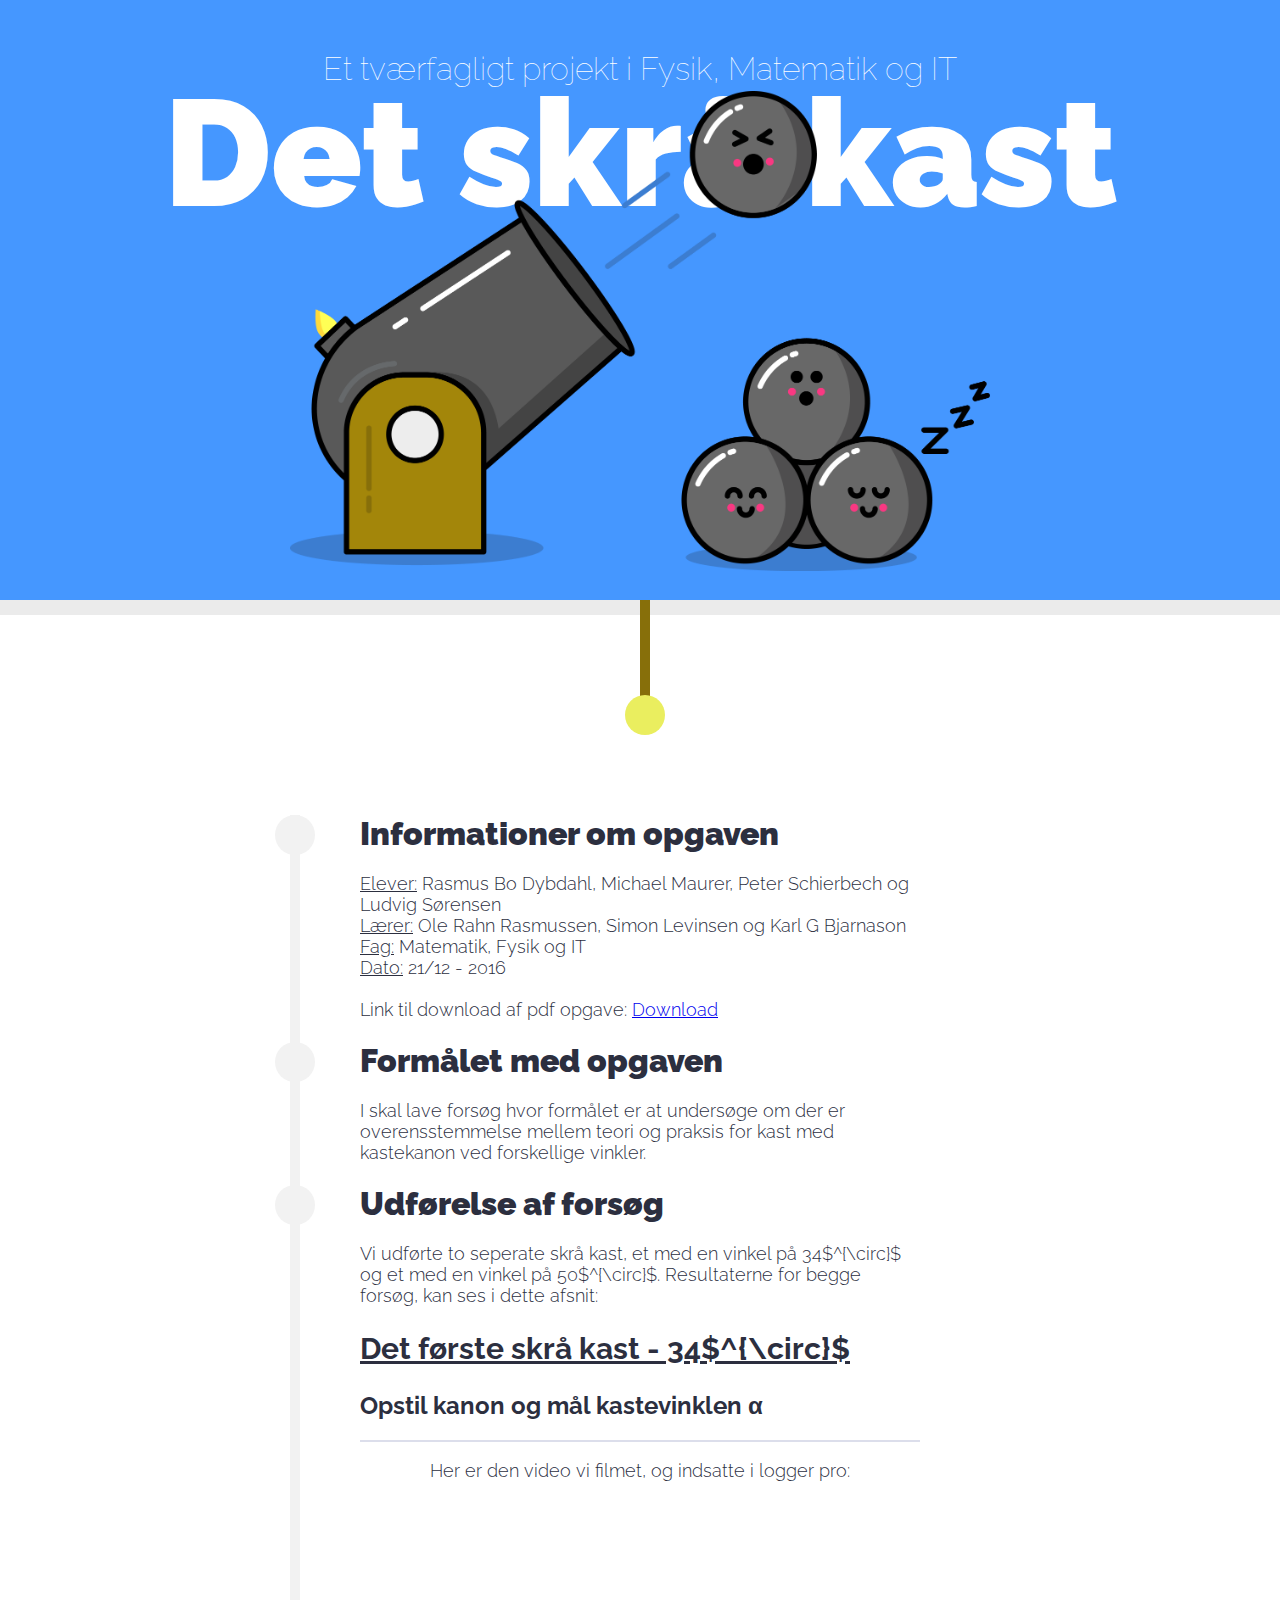
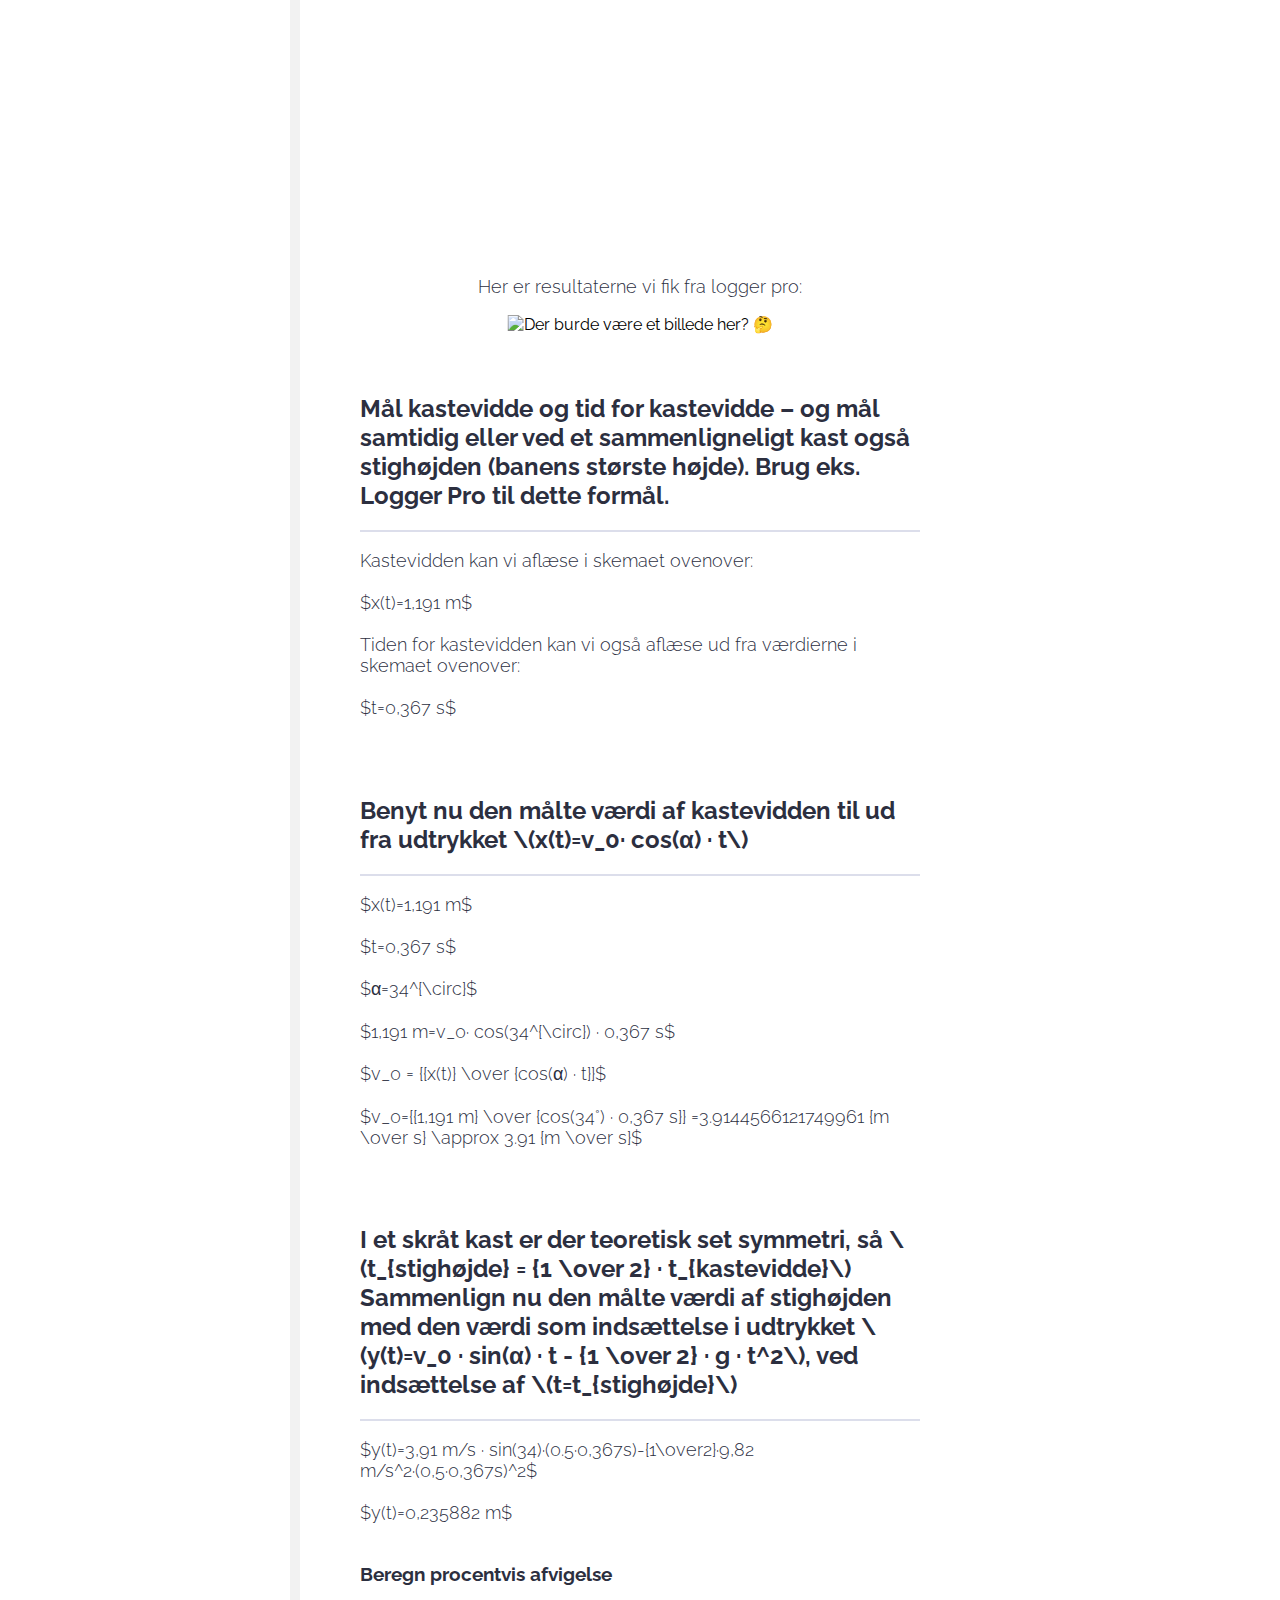
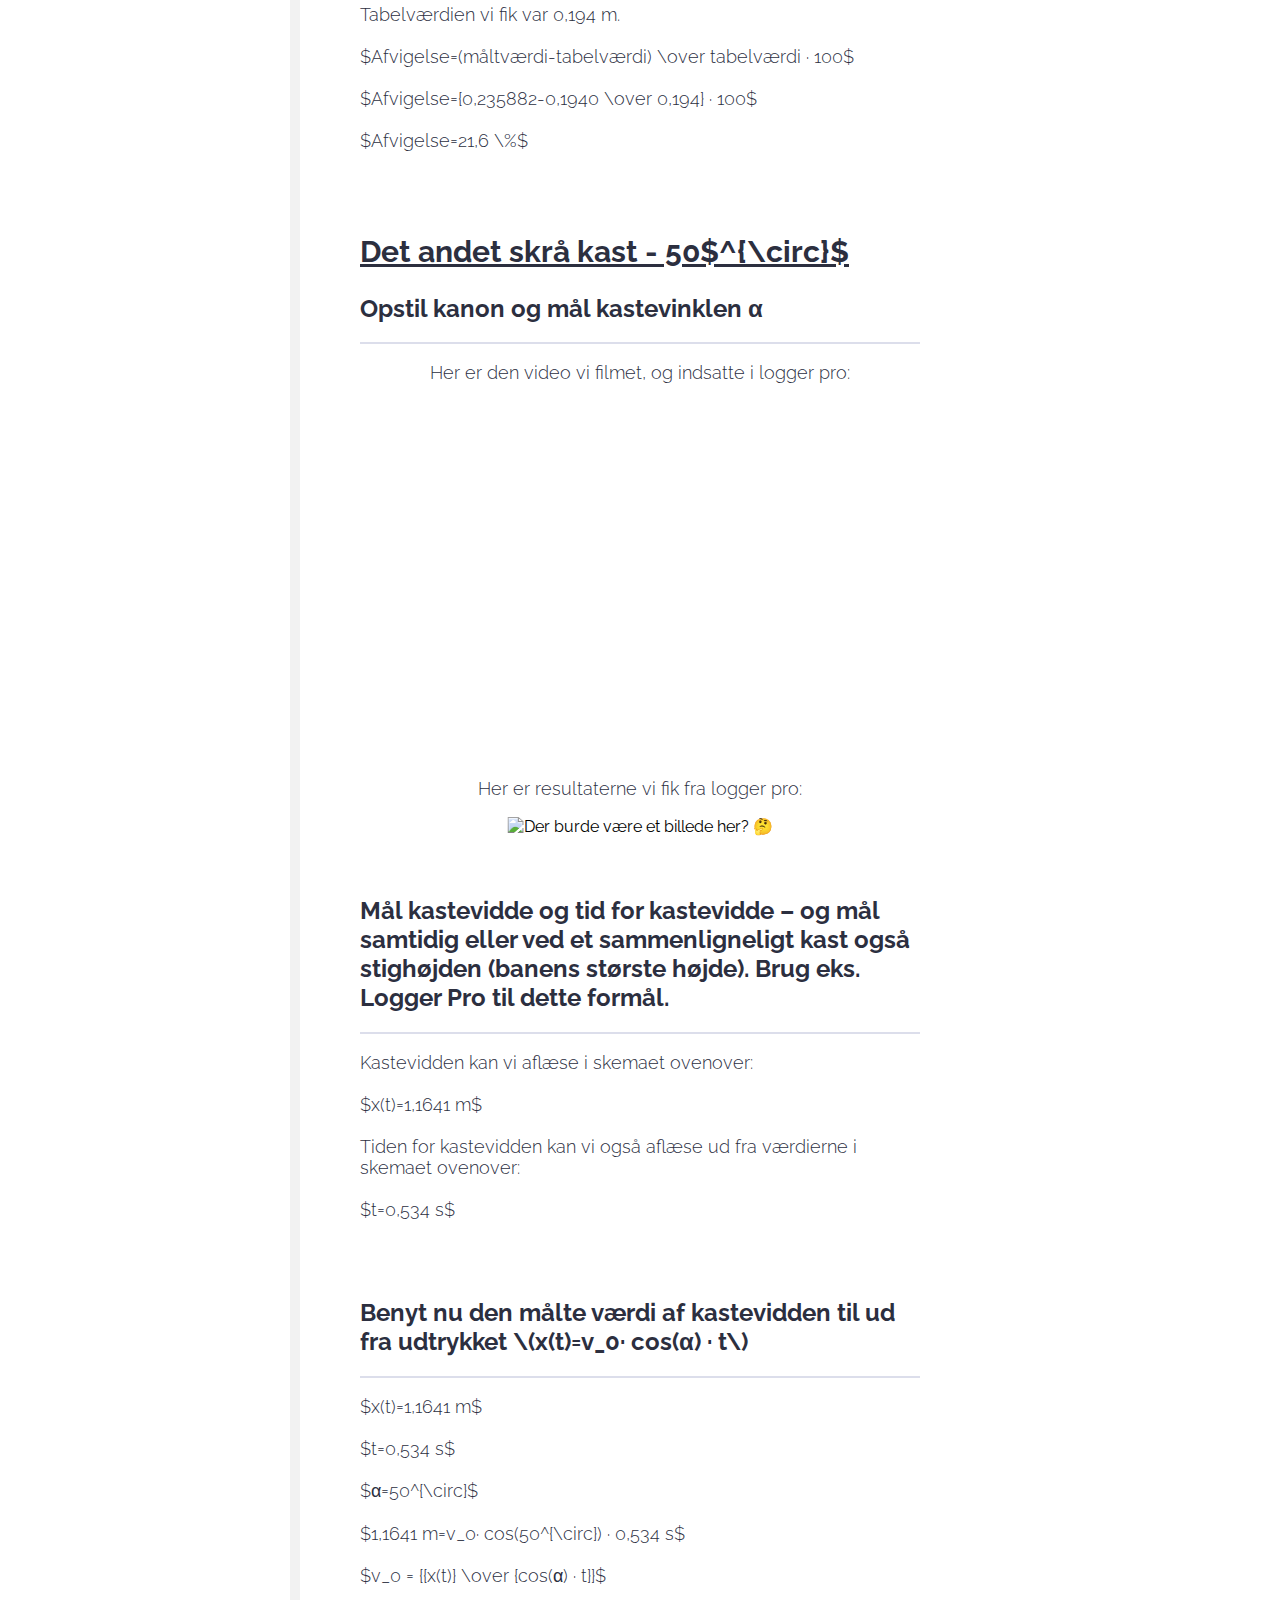
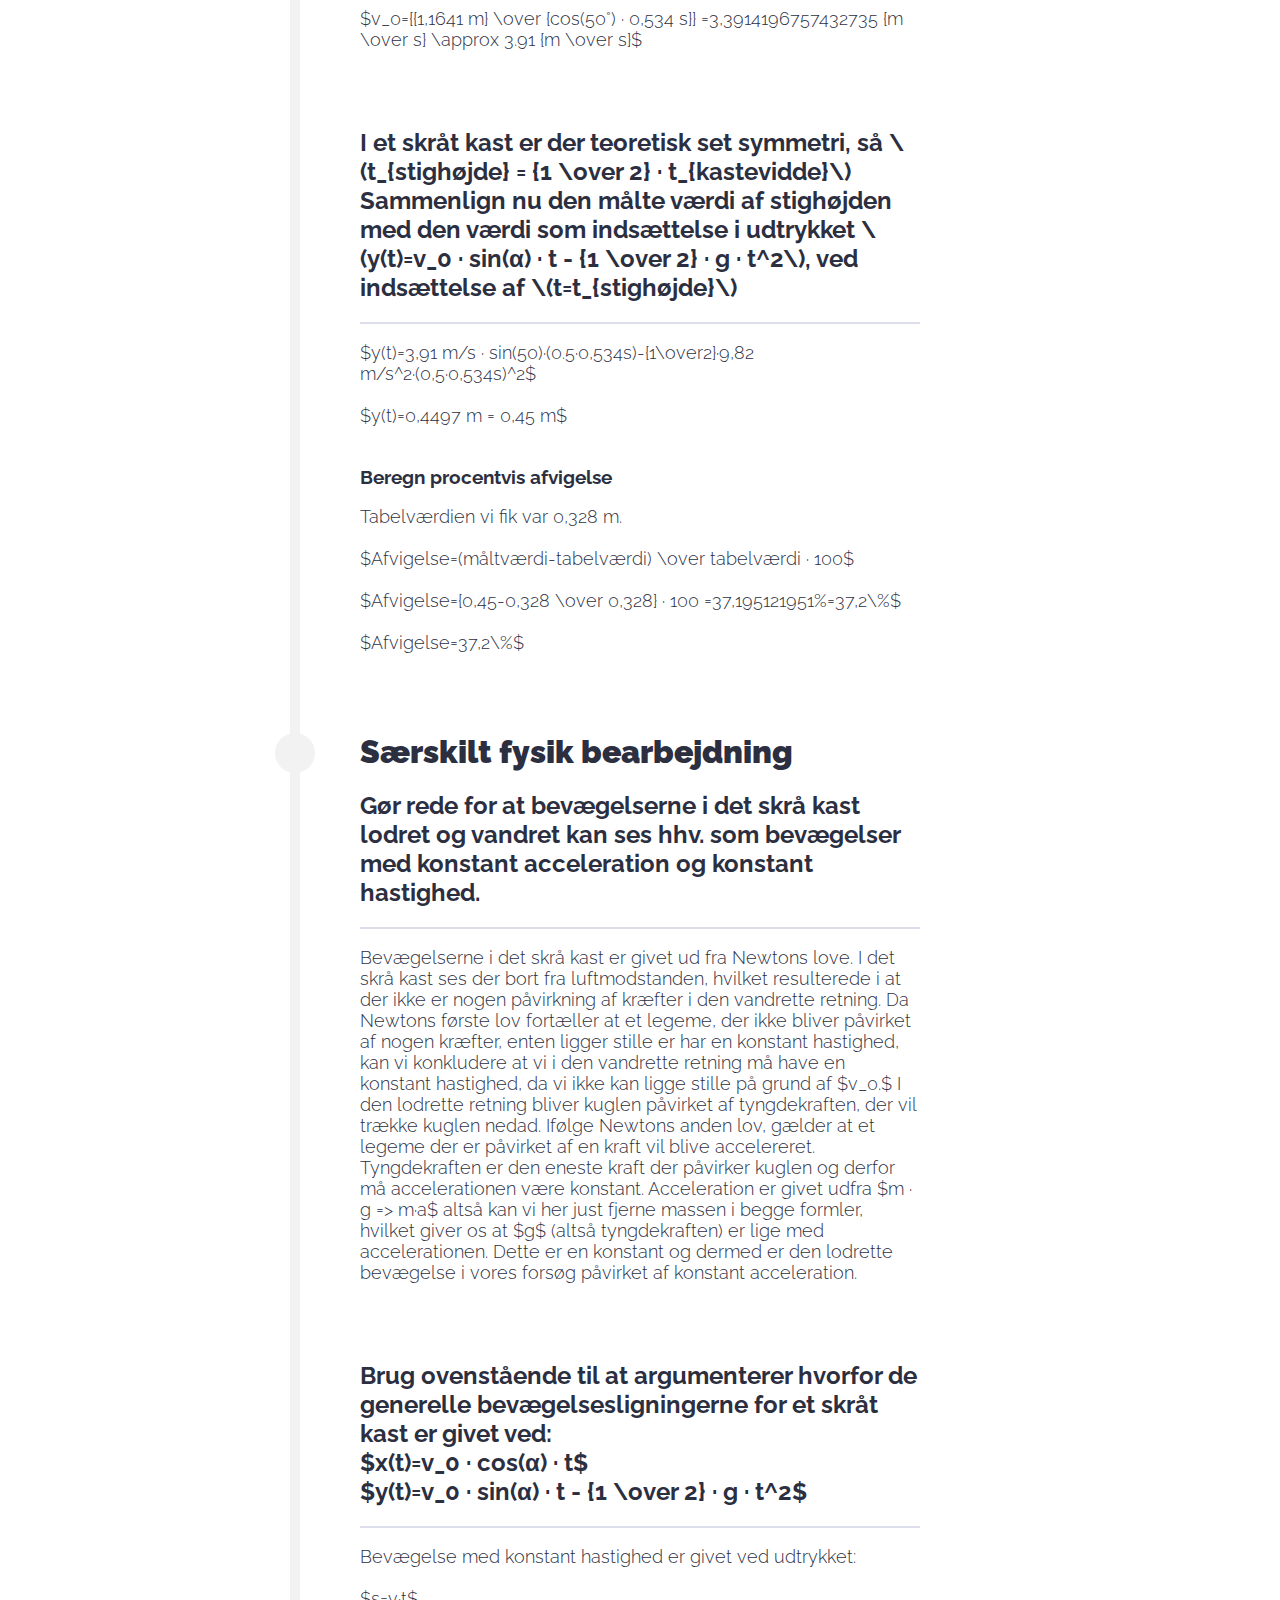
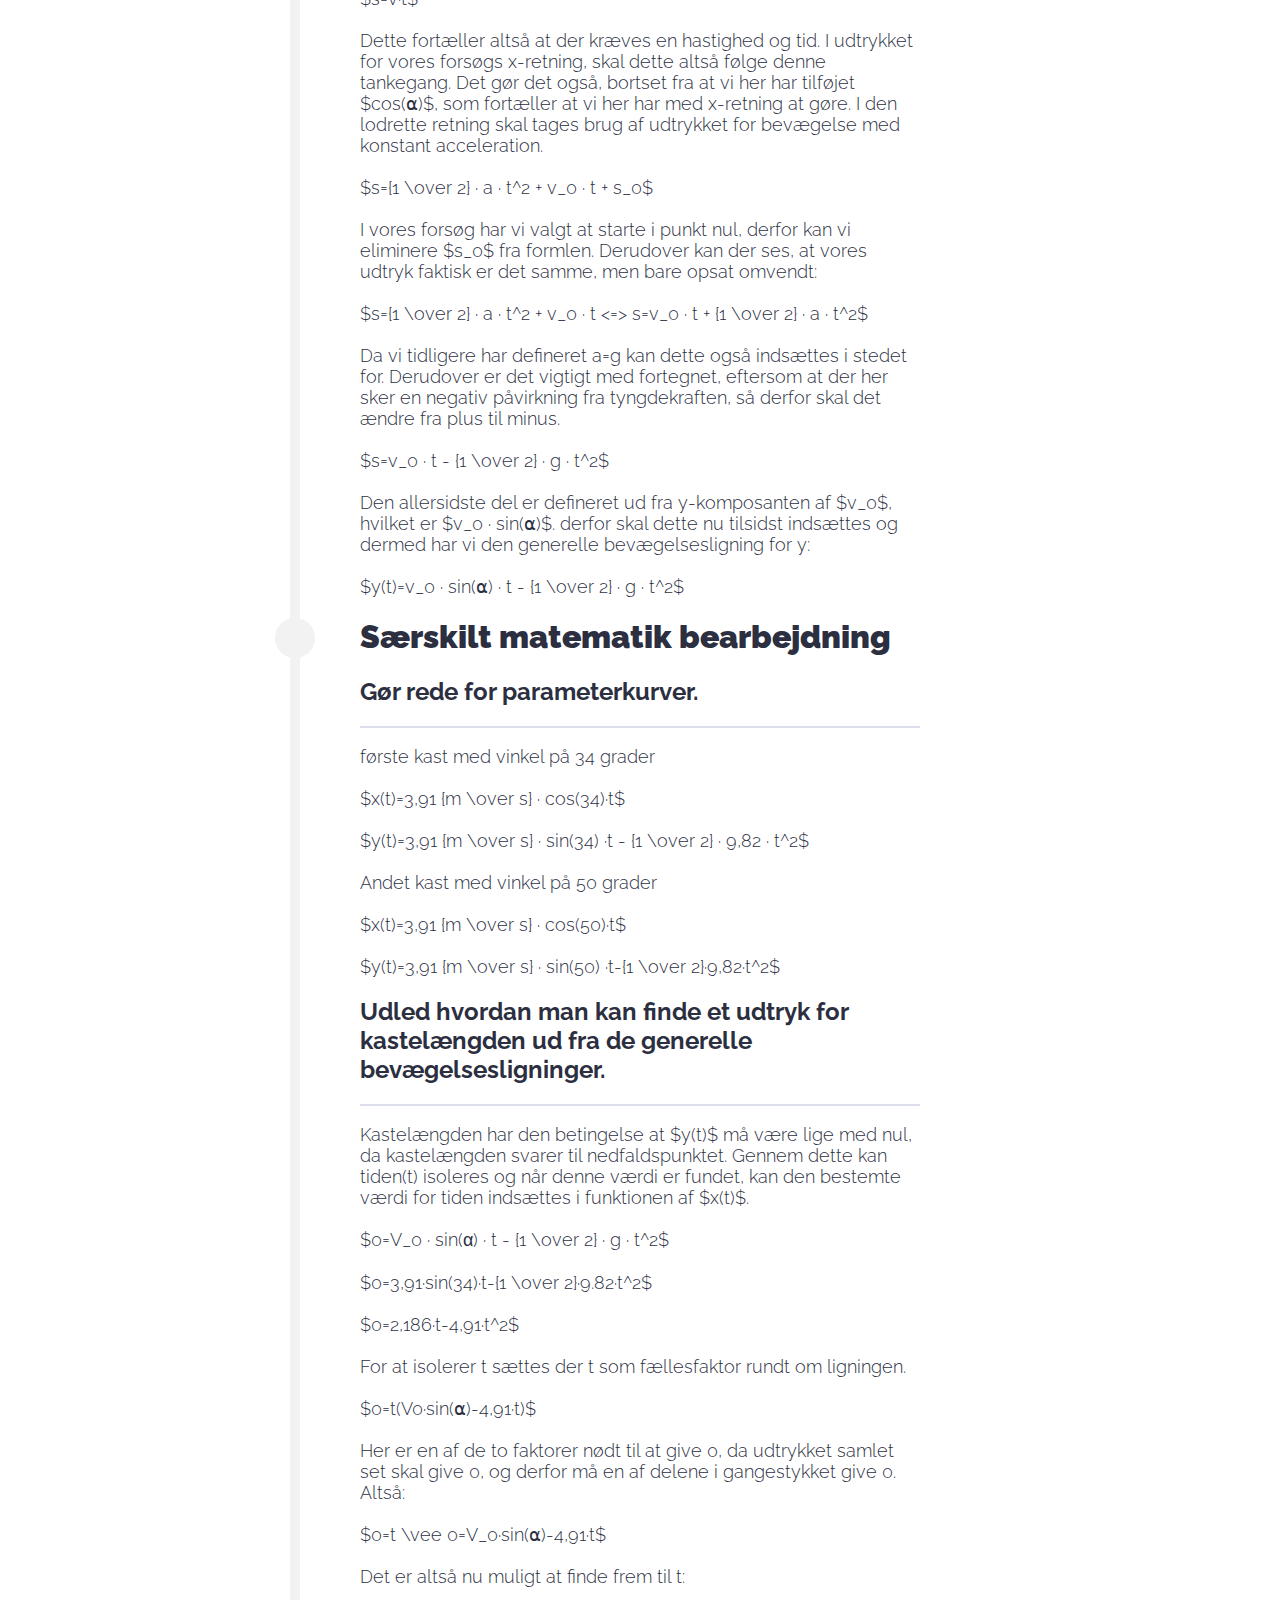
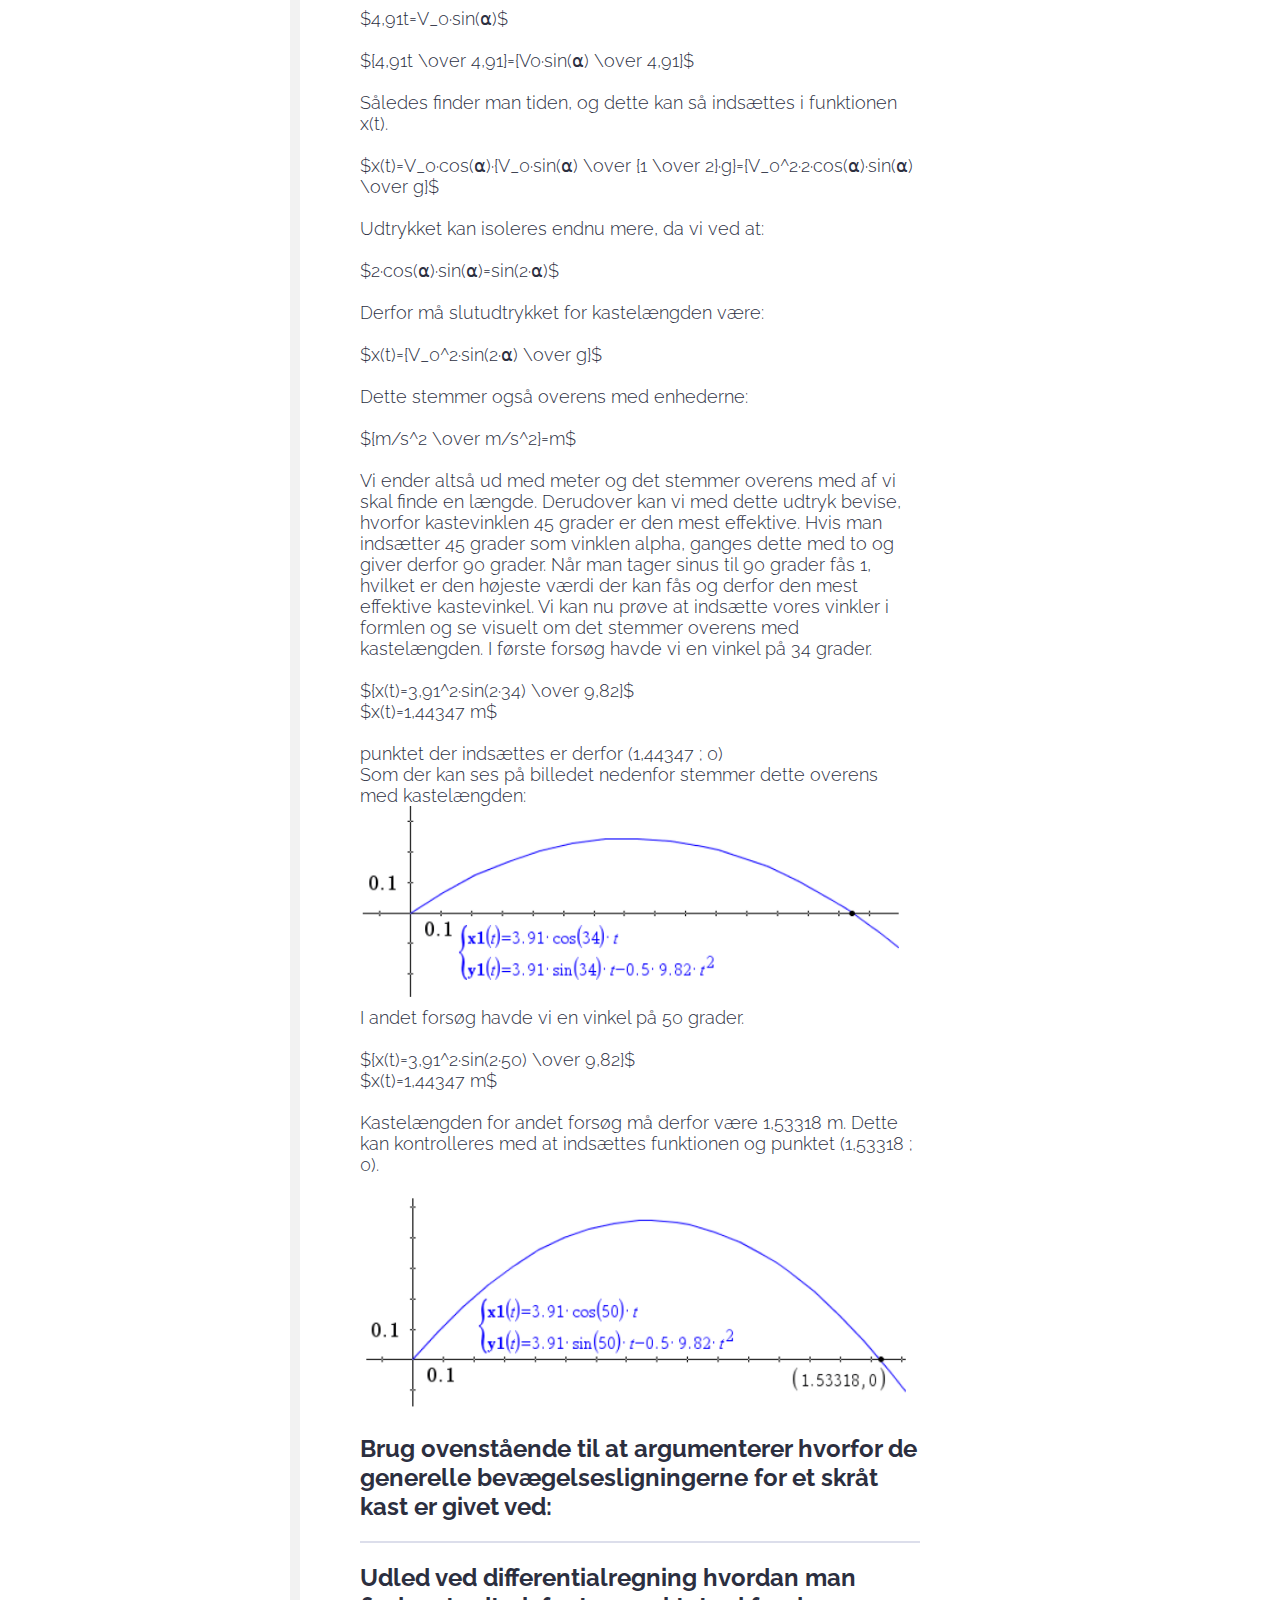
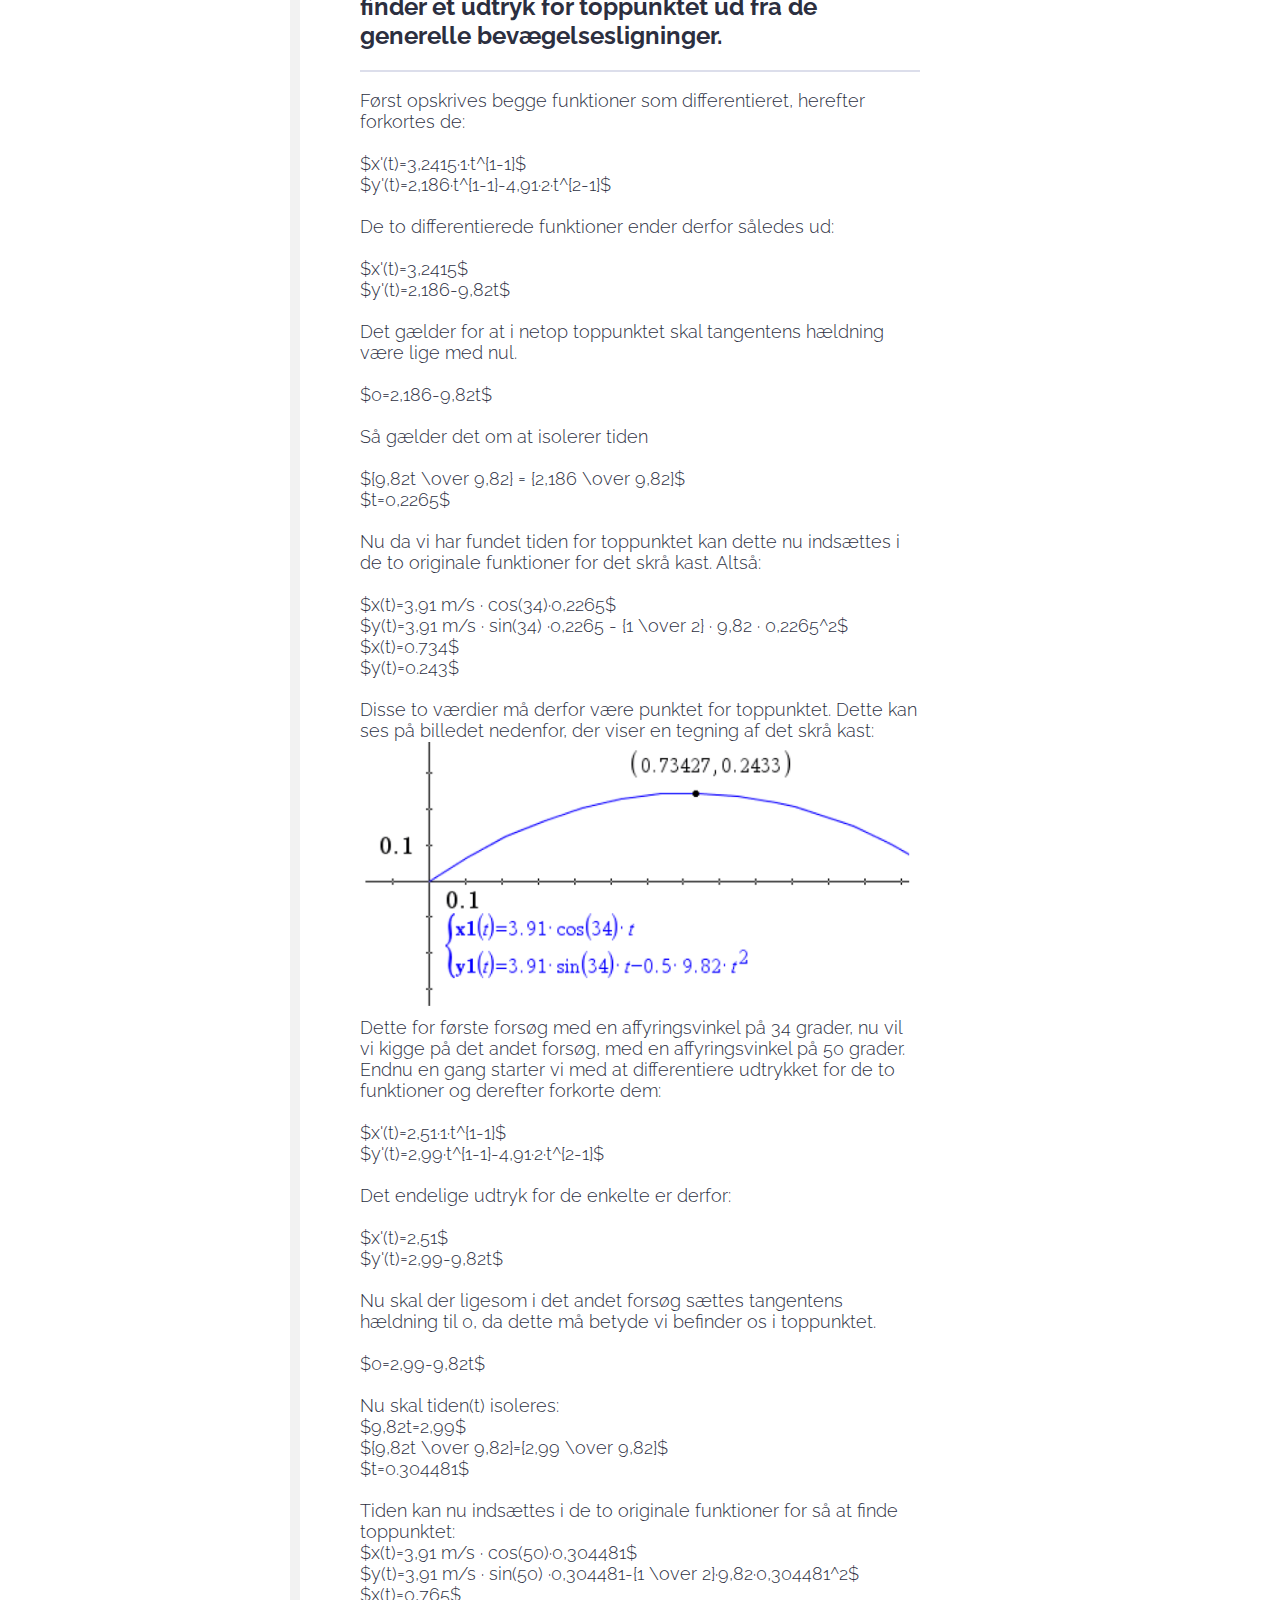
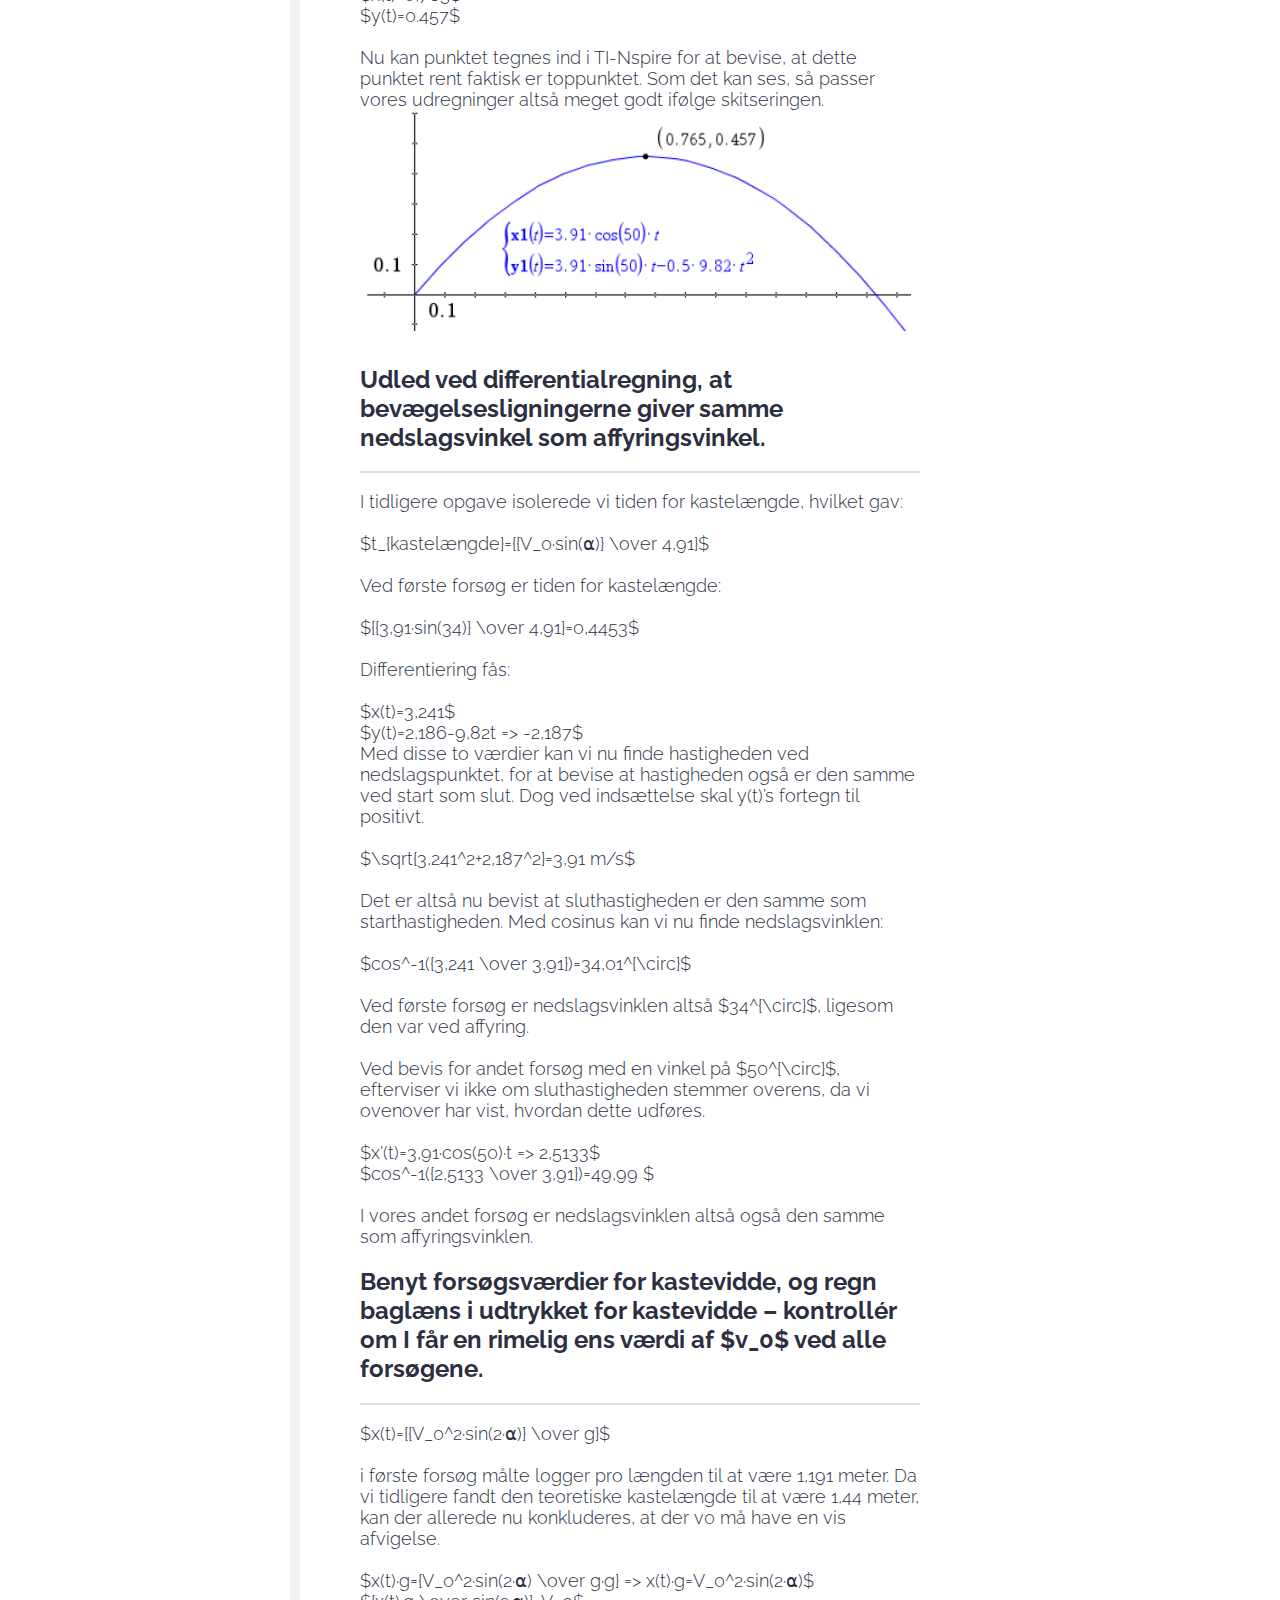
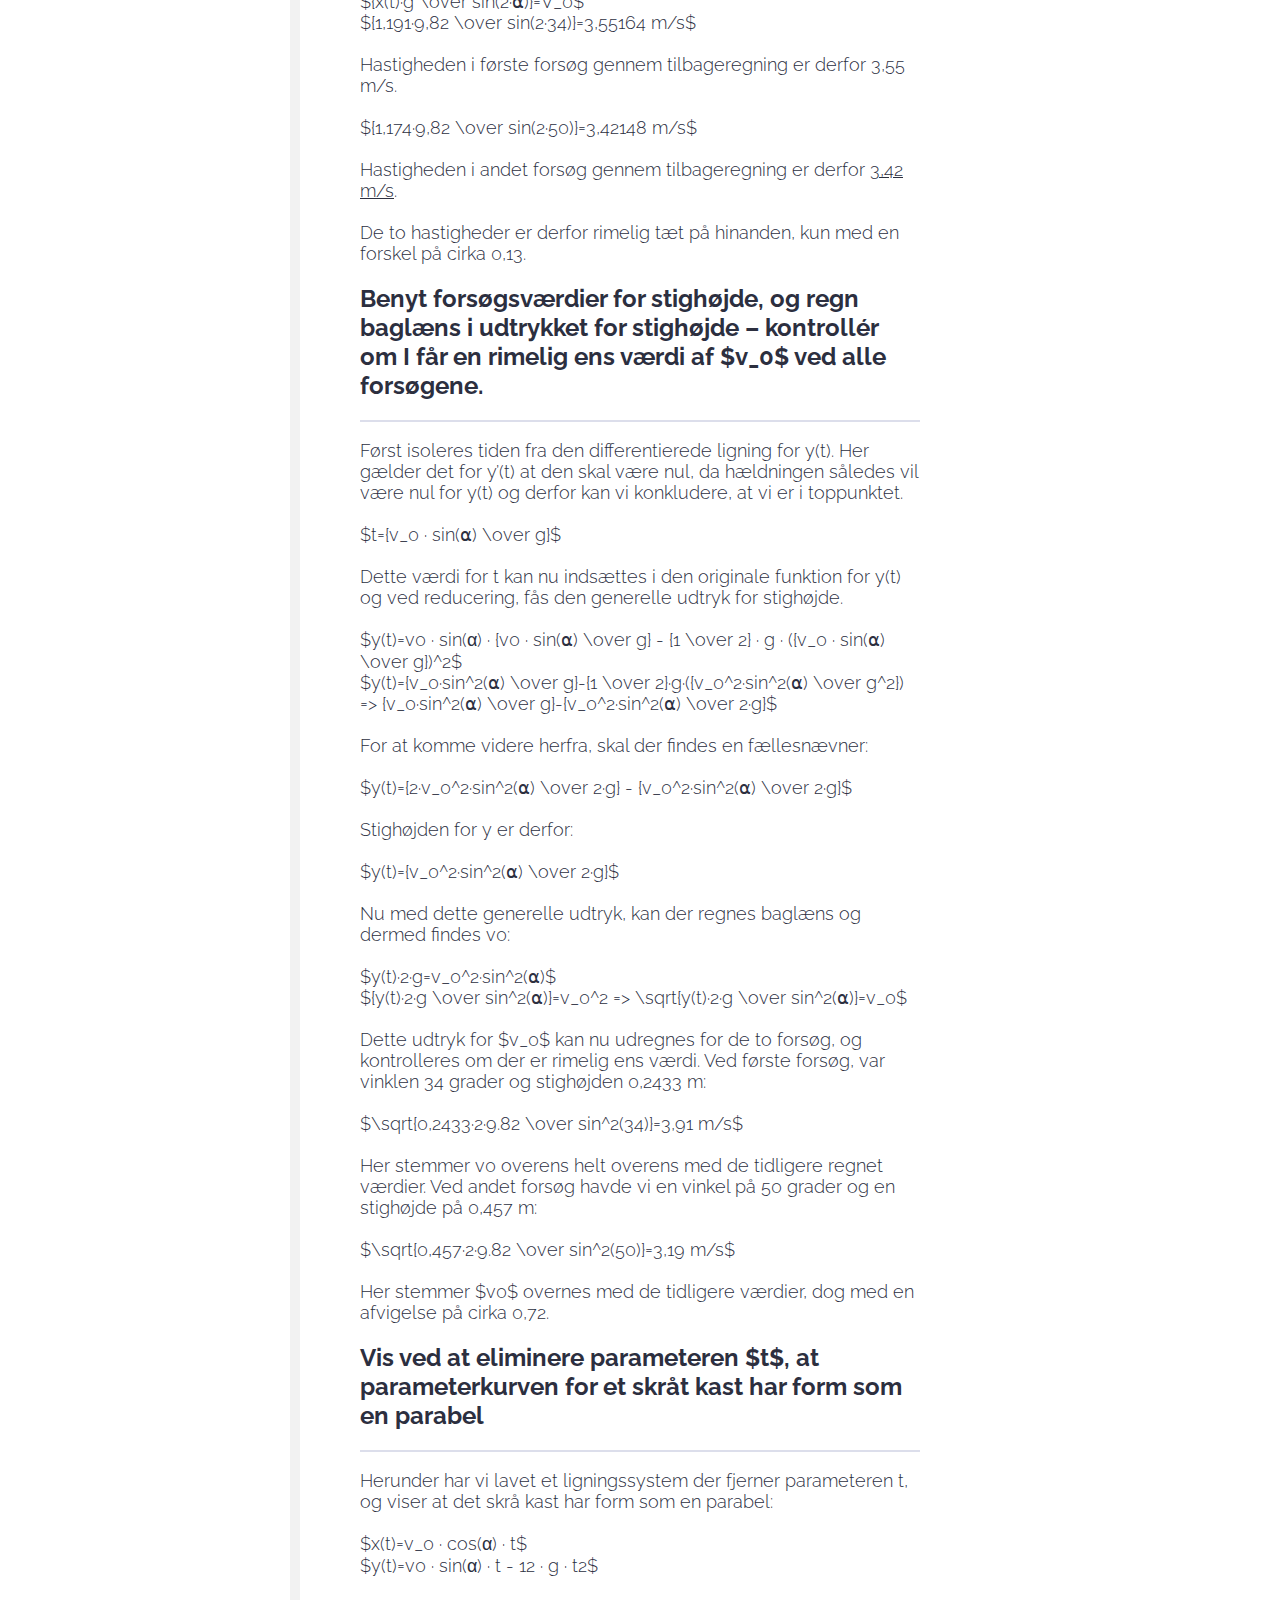
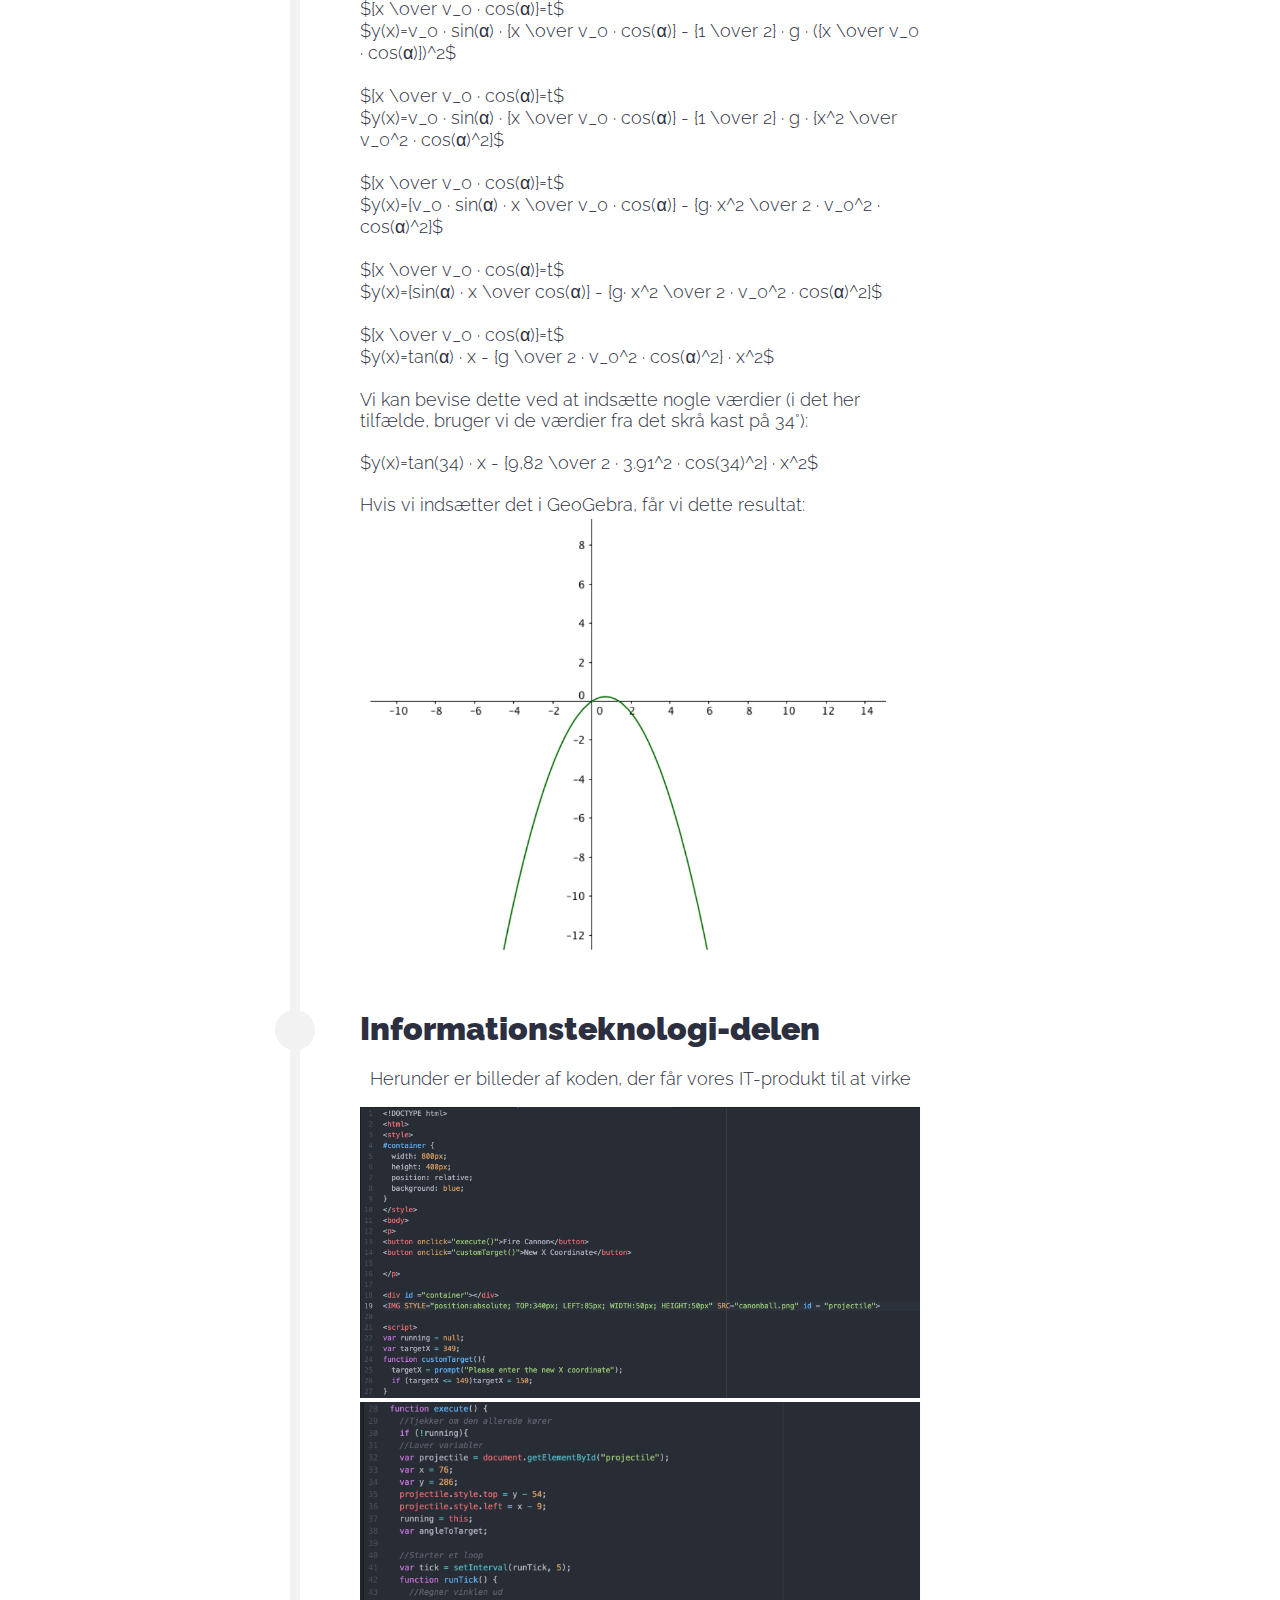
==== index.html @ 7d0c0736 "Everything" ====
<!DOCTYPE html>
<html>
  <head>
    <meta charset="utf-8">
    <title>Det skrå kast - Et tværfagligt projekt i Fysik, Matematik og IT</title>
    <link rel="stylesheet" href="assets/css/index.css">
    <!-- jQuery -->
    <script
    src="https://code.jquery.com/jquery-3.1.1.min.js"
    integrity="sha256-hVVnYaiADRTO2PzUGmuLJr8BLUSjGIZsDYGmIJLv2b8="
    crossorigin="anonymous"></script>

    <!-- Main.js -->
    <script src="assets/javascript/main.js">

    </script>

    <!-- http://docs.mathjax.org/en/latest/start.html -->
    <!-- https://en.wikipedia.org/wiki/TeX -->
    <script type="text/x-mathjax-config">
      MathJax.Hub.Config({tex2jax: {inlineMath: [['$','$'], ['\\(','\\)']]}});
    </script>
    <script type="text/javascript" async
      src="https://cdn.mathjax.org/mathjax/latest/MathJax.js?config=TeX-AMS_CHTML">
    </script>

  </head>
  <body>

    <header>
      <div class="main-header">
        <div class="header-text">
          <h1 class="second-title">Et tværfagligt projekt i Fysik, Matematik og IT</p>
          <h1 class="title">Det skrå kast</h1>
        </div>
        <img src="assets/images/canon-illustration.png" alt="Der burde være et billede her? 🤔" class="canon-image">
      </div>

      <div class="shadow">

      </div>
    </header>

    <div class="hive-inator">
      <div class="string"></div>
      <div class="ball"></div>
    </div>


    <div id="grid">
      <div class="guider"></div>

      <div class="content">
        <h1><div class="header-circle"></div>Informationer om opgaven</h1>
        <p>
          <u>Elever:</u> Rasmus Bo Dybdahl, Michael Maurer, Peter Schierbech og Ludvig Sørensen<br>
          <u>Lærer:</u> Ole Rahn Rasmussen, Simon Levinsen og Karl G Bjarnason<br>
          <u>Fag:</u> Matematik, Fysik og IT<br>
          <u>Dato:</u> 21/12 - 2016<br><br>
          Link til download af pdf opgave: <a href="assets/skråt-kast.pdf" download>Download</a>
        </p>
        <h1><div class="header-circle"></div>Formålet med opgaven</h1>
        <p>
          I skal lave forsøg hvor formålet er at undersøge om der er overensstemmelse mellem teori og praksis for kast med kastekanon ved forskellige vinkler.
        </p>
        <!-- Udførelse af forsøg -->
        <h1><div class="header-circle"></div>Udførelse af forsøg</h1>
        <p>
          Vi udførte to seperate skrå kast, et med en vinkel på 34$^{\circ}$ og et med en vinkel på 50$^{\circ}$.
          Resultaterne for begge forsøg, kan ses i dette afsnit:
        </p>
        <h2 class="subtitle">Det første skrå kast - 34$^{\circ}$</h2>

        <h2>Opstil kanon og mål kastevinklen α</h2>
        <hr>
        <p class="comment">Her er den video vi filmet, og indsatte i logger pro:</p>
        <div class="videoWrapper">
          <iframe src="https://www.youtube.com/embed/ESf0zuXbMac" frameborder="0" allowfullscreen></iframe>
        </div>
        <br>

        <p class="comment">Her er resultaterne vi fik fra logger pro:</p>
        <img src="assets/images/content/skrå-kast-1-34grader.png" alt="Der burde være et billede her? 🤔" class="content-image">

        <div class="header-space"></div>

        <h2>Mål kastevidde og tid for kastevidde – og mål samtidig eller ved et sammenligneligt kast også stighøjden (banens største højde). Brug eks. Logger Pro til dette formål.</h2>
        <hr>
        <p>
          Kastevidden kan vi aflæse i skemaet ovenover:
          <br><br>
          $x(t)=1,191 m$
          <br><br>
          Tiden for kastevidden kan vi også aflæse ud fra værdierne i skemaet ovenover:
          <br><br>
          $t=0,367 s$
        </p>

        <div class="header-space"></div>

        <h2>Benyt nu den målte værdi af kastevidden til ud fra udtrykket \(x(t)=v_0· cos(α) · t\)</h2>
        <hr>
        <p class="formula">
          $x(t)=1,191 m$
          <br><br>
          $t=0,367 s$
          <br><br>
          $α=34^{\circ}$
          <br><br>
          $1,191 m=v_0· cos(34^{\circ}) · 0,367 s$
          <br><br>
          $v_0 = {{x(t)} \over {cos(α) · t}}$
          <br><br>
          $v_0={{1,191 m} \over {cos(34°) · 0,367 s}} =3.9144566121749961 {m \over s} \approx 3.91 {m \over s}$
        </p>
        <div class="header-space"></div>

        <h2>
          I et skråt kast er der teoretisk set symmetri, så \(t_{stighøjde} = {1 \over 2} · t_{kastevidde}\)<br>
          Sammenlign nu den målte værdi af stighøjden med den værdi som indsættelse i udtrykket
          \(y(t)=v_0 · sin(α) · t - {1 \over 2} · g · t^2\), ved indsættelse af \(t=t_{stighøjde}\)
        </h2>
        <hr>
        <p>
          $y(t)=3,91 m/s · sin(34)·(0.5·0,367s)-{1\over2}·9,82 m/s^2·(0,5·0,367s)^2$
          <br><br>
          $y(t)=0,235882 m$
          <br><br>
        </p>

        <h3>Beregn procentvis afvigelse</h3>
        <p>
          Tabelværdien vi fik var 0,194 m.
          <br><br>
          $Afvigelse=(måltværdi-tabelværdi) \over tabelværdi · 100$
          <br><br>
          $Afvigelse={0,235882-0,1940 \over 0,194} · 100$
          <br><br>
          $Afvigelse=21,6 \%$

        </p>

        <div class="header-space"></div>



        <h2 class="subtitle">Det andet skrå kast - 50$^{\circ}$</h2>

        <h2>Opstil kanon og mål kastevinklen α</h2>
        <hr>
        <p class="comment">Her er den video vi filmet, og indsatte i logger pro:</p>
        <div class="videoWrapper">
          <iframe src="https://www.youtube.com/embed/K3L-8KHMszA" frameborder="0" allowfullscreen></iframe>
        </div>
        <br>

        <p class="comment">Her er resultaterne vi fik fra logger pro:</p>
        <img src="assets/images/content/skrå-kast-2-50grader.png" alt="Der burde være et billede her? 🤔" class="content-image">

        <div class="header-space"></div>

        <h2>Mål kastevidde og tid for kastevidde – og mål samtidig eller ved et sammenligneligt kast også stighøjden (banens største højde). Brug eks. Logger Pro til dette formål.</h2>
        <hr>
        <p>
          Kastevidden kan vi aflæse i skemaet ovenover:
          <br><br>
          $x(t)=1,1641 m$
          <br><br>
          Tiden for kastevidden kan vi også aflæse ud fra værdierne i skemaet ovenover:
          <br><br>
          $t=0,534 s$
        </p>

        <div class="header-space"></div>

        <h2>Benyt nu den målte værdi af kastevidden til ud fra udtrykket \(x(t)=v_0· cos(α) · t\)</h2>
        <hr>
        <p class="formula">
          $x(t)=1,1641 m$
          <br><br>
          $t=0,534 s$
          <br><br>
          $α=50^{\circ}$
          <br><br>
          $1,1641 m=v_0· cos(50^{\circ}) · 0,534 s$
          <br><br>
          $v_0 = {{x(t)} \over {cos(α) · t}}$
          <br><br>
          $v_0={{1,1641 m} \over {cos(50°) · 0,534 s}} =3,3914196757432735  {m \over s} \approx 3.91 {m \over s}$
        </p>
        <div class="header-space"></div>

        <h2>
          I et skråt kast er der teoretisk set symmetri, så \(t_{stighøjde} = {1 \over 2} · t_{kastevidde}\)<br>
          Sammenlign nu den målte værdi af stighøjden med den værdi som indsættelse i udtrykket
          \(y(t)=v_0 · sin(α) · t - {1 \over 2} · g · t^2\), ved indsættelse af \(t=t_{stighøjde}\)
        </h2>
        <hr>
        <p>
          $y(t)=3,91 m/s · sin(50)·(0.5·0,534s)-{1\over2}·9,82 m/s^2·(0,5·0,534s)^2$
          <br><br>
          $y(t)=0,4497 m = 0,45 m$
          <br><br>
        </p>

        <h3>Beregn procentvis afvigelse</h3>
        <p>
          Tabelværdien vi fik var 0,328 m.
          <br><br>
          $Afvigelse=(måltværdi-tabelværdi) \over tabelværdi · 100$
          <br><br>
          $Afvigelse={0,45-0,328 \over 0,328} · 100 =37,195121951%=37,2\%$
          <br><br>
          $Afvigelse=37,2\%$

        </p>

        <div class="header-space"></div>


        <!-- Særskilt fysik bearbejdning -->
        <h1><div class="header-circle"></div>Særskilt fysik bearbejdning</h1>
        <h2>Gør rede for at bevægelserne i det skrå kast lodret og vandret kan ses hhv. som bevægelser med konstant acceleration og konstant hastighed.</h2>
        <hr>
        <p>Bevægelserne i det skrå kast er givet ud fra Newtons love. I det skrå kast ses der bort fra luftmodstanden, hvilket resulterede i at der ikke er nogen påvirkning af kræfter i den vandrette retning. Da Newtons første lov fortæller at et legeme, der ikke bliver påvirket af nogen kræfter, enten ligger stille er har en konstant hastighed, kan vi konkludere at vi i den vandrette retning må have en konstant hastighed, da vi ikke kan ligge stille på grund af $v_0.$
I den lodrette retning bliver kuglen påvirket af tyngdekraften, der vil trække kuglen nedad. Ifølge Newtons anden lov, gælder at et legeme der er påvirket af en kraft vil blive accelereret. Tyngdekraften er den eneste kraft der påvirker kuglen og derfor må accelerationen være konstant. Acceleration er givet udfra $m · g => m·a$ altså kan vi her just fjerne massen i begge formler, hvilket giver os at $g$ (altså tyngdekraften) er lige med accelerationen. Dette er en konstant og dermed er den lodrette bevægelse i vores forsøg påvirket af konstant acceleration.
</p>

        <div class="header-space"></div>

        <h2>
          Brug ovenstående til at argumenterer hvorfor de generelle bevægelsesligningerne for et skråt kast er givet ved:
          <br>
          $x(t)=v_0 · cos(α) · t$
          <br>
          $y(t)=v_0 · sin(α) · t - {1 \over 2} · g · t^2$
        </h2>
        <hr>
        <p>
          Bevægelse med konstant hastighed er givet ved udtrykket:
          <br><br>
          $s=v·t$
          <br><br>
          Dette fortæller altså at der kræves en hastighed og tid. I udtrykket for vores forsøgs x-retning, skal dette altså følge denne tankegang. Det gør det også, bortset fra at vi her har tilføjet $cos(⍺)$, som fortæller at vi her har med x-retning at gøre.
          I den lodrette retning skal tages brug af udtrykket for bevægelse med konstant acceleration.
          <br><br>
          $s={1 \over 2} · a · t^2 + v_0 · t + s_0$
          <br><br>
          I vores forsøg har vi valgt at starte i punkt nul, derfor kan vi eliminere $s_0$ fra formlen. Derudover kan der ses, at vores udtryk faktisk er det samme, men bare opsat omvendt:
          <br><br>
          $s={1 \over 2} · a · t^2 + v_0 · t <=> s=v_0 · t + {1 \over 2} · a · t^2$
          <br><br>
          Da vi tidligere har defineret a=g kan dette også indsættes i stedet for. Derudover er det vigtigt med fortegnet, eftersom at der her sker en negativ påvirkning fra tyngdekraften, så derfor skal det ændre fra plus til minus.
          <br><br>
          $s=v_0 · t - {1 \over 2} · g · t^2$
          <br><br>
          Den allersidste del er defineret ud fra y-komposanten af $v_0$, hvilket er $v_0 · sin(⍺)$. derfor skal dette nu tilsidst indsættes og dermed har vi den generelle bevægelsesligning for y:
          <br><br>
          $y(t)=v_0 · sin(⍺) · t - {1 \over 2} · g · t^2$
        </p>


        <!-- Særskilt matematik bearbejdning -->
        <h1><div class="header-circle"></div>Særskilt matematik bearbejdning</h1>
        <h2>Gør rede for parameterkurver.</h2>
        <hr>
        <p>
          første kast med vinkel på 34 grader
          <br><br>
          $x(t)=3,91 {m \over s} · cos(34)·t$
          <br><br>
          $y(t)=3,91 {m \over s} · sin(34) ·t - {1 \over 2} · 9,82 · t^2$
          <br><br>
          Andet kast med vinkel på 50 grader
          <br><br>
          $x(t)=3,91 {m \over s} · cos(50)·t$
          <br><br>
          $y(t)=3,91 {m \over s} · sin(50) ·t-{1 \over 2}·9,82·t^2$
        </p>

        <h2>Udled hvordan man kan finde et udtryk for kastelængden ud fra de generelle bevægelsesligninger.</h2>
        <hr>
        <p>
          Kastelængden har den betingelse at $y(t)$ må være lige med nul, da kastelængden svarer til nedfaldspunktet. Gennem dette kan tiden(t) isoleres og når denne værdi er fundet, kan den bestemte værdi for tiden indsættes i funktionen af $x(t)$.
          <br><br>
          $0=V_0 · sin(α) · t - {1 \over 2} · g · t^2$
          <br><br>
          $0=3,91·sin(34)·t-{1 \over 2}·9.82·t^2$
          <br><br>
          $0=2,186·t-4,91·t^2$
          <br><br>
          For at isolerer t sættes der t som fællesfaktor rundt om ligningen.
          <br><br>
          $0=t(V0·sin(⍺)-4,91·t)$
          <br><br>
          Her er en af de to faktorer nødt til at give 0, da udtrykket samlet set skal give 0, og derfor må en af delene i gangestykket give 0. Altså:
          <br><br>
          $0=t \vee 0=V_0·sin(⍺)-4,91·t$
          <br><br>
          Det er altså nu muligt at finde frem til t:
          <br><br>
          $4,91t=V_0·sin(⍺)$
          <br><br>
          ${4,91t \over 4,91}={V0·sin(⍺) \over 4,91}$
          <br><br>
          Således finder man tiden, og dette kan så indsættes i funktionen x(t).
          <br><br>
          $x(t)=V_0·cos(⍺)·{V_0·sin(⍺) \over {1 \over 2}·g}={V_0^2·2·cos(⍺)·sin(⍺) \over g}$
          <br><br>
          Udtrykket kan isoleres endnu mere, da vi ved at:
          <br><br>
          $2·cos(⍺)·sin(⍺)=sin(2·⍺)$
          <br><br>
          Derfor må slutudtrykket for kastelængden være:
          <br><br>
          $x(t)={V_0^2·sin(2·⍺) \over g}$
          <br><br>
          Dette stemmer også overens med enhederne:
          <br><br>
          ${m/s^2 \over m/s^2}=m$
          <br><br>
          Vi ender altså ud med meter og det stemmer overens med af vi skal finde en længde. Derudover kan vi med dette udtryk bevise, hvorfor kastevinklen 45 grader er den mest effektive. Hvis man indsætter 45 grader som vinklen alpha, ganges dette med to og giver derfor 90 grader. Når man tager sinus til 90 grader fås 1, hvilket er den højeste værdi der kan fås og derfor den mest effektive kastevinkel.
    Vi kan nu prøve at indsætte vores vinkler i formlen og se visuelt om det stemmer overens med kastelængden. I første forsøg havde vi en vinkel på 34 grader.
          <br><br>
          ${x(t)=3,91^2·sin(2·34) \over 9,82}$
          <br>
          $x(t)=1,44347 m$
          <br><br>
          punktet der indsættes er derfor (1,44347 ; 0)<br>
          Som der kan ses på billedet nedenfor stemmer dette overens med kastelængden:
          <img src="assets/images/content/mat-opg-2-1.png" alt="Der burde være et billede her? 🤔" class="content-image">
          <br>
          I andet forsøg havde vi en vinkel på 50 grader.
          <br><br>
          ${x(t)=3,91^2·sin(2·50) \over 9,82}$
          <br>
          $x(t)=1,44347 m$
          <br><br>
          Kastelængden for andet forsøg må derfor være 1,53318 m. Dette kan kontrolleres med at indsættes funktionen og punktet (1,53318 ; 0).
          <img src="assets/images/content/mat-opg-2-2.png" alt="Der burde være et billede her? 🤔" class="content-image">
        </p>

        <h2>Brug ovenstående til at argumenterer hvorfor de generelle bevægelsesligningerne for et skråt kast er givet ved:</h2>
        <hr>

        <h2>Udled ved differentialregning hvordan man finder et udtryk for toppunktet ud fra de generelle bevægelsesligninger.</h2>
        <hr>
        <p>
          Først opskrives begge funktioner som differentieret, herefter forkortes de:
          <br><br>
          $x'(t)=3,2415·1·t^{1-1}$
          <br>
          $y'(t)=2,186·t^{1-1}-4,91·2·t^{2-1}$
          <br><br>
          De to differentierede funktioner ender derfor således ud:
          <br><br>
          $x'(t)=3,2415$
          <br>
          $y'(t)=2,186-9,82t$
          <br><br>
          Det gælder for at i netop toppunktet skal tangentens hældning være lige med nul.
          <br><br>
          $0=2,186-9,82t$
          <br><br>
          Så gælder det om at isolerer tiden
          <br><br>
          ${9,82t \over 9,82} = {2,186 \over 9,82}$
          <br>
          $t=0,2265$
          <br><br>
          Nu da vi har fundet tiden for toppunktet kan dette nu indsættes i de to originale funktioner for det skrå kast. Altså:
          <br><br>
          $x(t)=3,91 m/s · cos(34)·0,2265$<br>
          $y(t)=3,91 m/s · sin(34) ·0,2265 - {1 \over 2} · 9,82 · 0,2265^2$<br>
          $x(t)=0.734$<br>
          $y(t)=0.243$
          <br><br>
          Disse to værdier må derfor være punktet for toppunktet. Dette kan ses på billedet nedenfor, der viser en tegning af det skrå kast:
          <img src="assets/images/content/mat-opg-3-1.png" alt="Der burde være et billede her? 🤔" class="content-image">
          Dette for første forsøg med en affyringsvinkel på 34 grader, nu vil vi kigge på det andet forsøg, med en affyringsvinkel på 50 grader. Endnu en gang starter vi med at differentiere udtrykket for de to funktioner og derefter forkorte dem:
          <br><br>
          $x'(t)=2,51·1·t^{1-1}$<br>
          $y'(t)=2,99·t^{1-1}-4,91·2·t^{2-1}$
          <br><br>
          Det endelige udtryk for de enkelte er derfor:
          <br><br>
          $x'(t)=2,51$<br>
          $y'(t)=2,99-9,82t$
          <br><br>
          Nu skal der ligesom i det andet forsøg sættes tangentens hældning til 0, da dette må betyde vi befinder os i toppunktet.
          <br><br>
          $0=2,99-9,82t$
          <br><br>
          Nu skal tiden(t) isoleres:
          <br>
          $9,82t=2,99$<br>
          ${9,82t \over 9,82}={2,99 \over 9,82}$<br>
          $t=0.304481$
          <br><br>
          Tiden kan nu indsættes i de to originale funktioner for så at finde toppunktet:
          <br>
          $x(t)=3,91 m/s · cos(50)·0,304481$<br>
          $y(t)=3,91 m/s · sin(50) ·0,304481-{1 \over 2}·9,82·0,304481^2$<br>
          $x(t)=0,765$<br>
          $y(t)=0.457$
          <br><br>
          Nu kan punktet tegnes ind i TI-Nspire for at bevise, at dette punktet rent faktisk er toppunktet. Som det kan ses, så passer vores udregninger altså meget godt ifølge skitseringen.
          <img src="assets/images/content/mat-opg-3-2.png" alt="Der burde være et billede her? 🤔" class="content-image">
        </p>

        <h2>Udled ved differentialregning, at bevægelsesligningerne giver samme nedslagsvinkel som affyringsvinkel.</h2>
        <hr>
        <p>
          I tidligere opgave isolerede vi tiden for kastelængde, hvilket gav:
          <br><br>
          $t_{kastelængde}={{V_0·sin(⍺)} \over 4,91}$
          <br><br>
          Ved første forsøg er tiden for kastelængde:
          <br><br>
          ${{3,91·sin(34)} \over 4,91}=0,4453$
          <br><br>
          Differentiering fås:
          <br><br>
          $x(t)=3,241$<br>
          $y(t)=2,186-9,82t => -2,187$<br>
          Med disse to værdier kan vi nu finde hastigheden ved nedslagspunktet, for at bevise at hastigheden også er den samme ved start som slut. Dog ved indsættelse skal y(t)’s fortegn til positivt.
          <br><br>
          $\sqrt{3,241^2+2,187^2}=3,91 m/s$
          <br><br>
          Det er altså nu bevist at sluthastigheden er den samme som starthastigheden. Med cosinus kan vi nu finde nedslagsvinklen:
          <br><br>
          $cos^-1({3,241 \over 3,91})=34,01^{\circ}$
          <br><br>
          Ved første forsøg er nedslagsvinklen altså $34^{\circ}$, ligesom den var ved affyring.
          <br><br>
          Ved bevis for andet forsøg med en vinkel på $50^{\circ}$, efterviser vi ikke om sluthastigheden stemmer overens, da vi ovenover har vist, hvordan dette udføres.
          <br><br>
          $x'(t)=3,91·cos(50)·t => 2,5133$<br>
          $cos^-1({2,5133 \over 3,91})=49,99 $
          <br><br>
          I vores andet forsøg er nedslagsvinklen altså også den samme som affyringsvinklen.
        </p>

        <h2>Benyt forsøgsværdier for kastevidde, og regn baglæns i udtrykket for kastevidde – kontrollér om I får en rimelig ens værdi af $v_0$ ved alle forsøgene.</h2>
        <hr>
        <p>
          $x(t)={{V_0^2·sin(2·⍺)} \over g}$
          <br><br>
          i første forsøg målte logger pro længden til at være 1,191 meter. Da vi tidligere fandt den teoretiske kastelængde til at være 1,44 meter, kan der allerede nu konkluderes, at der v0 må have en vis afvigelse.
          <br><br>
          $x(t)·g={V_0^2·sin(2·⍺) \over g·g} => x(t)·g=V_0^2·sin(2·⍺)$<br>
          ${x(t)·g \over sin(2·⍺)}=V_0$
          <br>
          ${1,191·9,82 \over sin(2·34)}=3,55164 m/s$
          <br><br>
          Hastigheden i første forsøg gennem tilbageregning er derfor 3,55 m/s.
          <br><br>
          ${1,174·9,82 \over sin(2·50)}=3,42148 m/s$
          <br><br>
          Hastigheden i andet forsøg gennem tilbageregning er derfor  <u>3,42 m/s</u>.
          <br><br>
          De to hastigheder er derfor rimelig tæt på hinanden, kun med en forskel på cirka 0,13.
        </p>

        <h2>Benyt forsøgsværdier for stighøjde, og regn baglæns i udtrykket for stighøjde – kontrollér om I får en rimelig ens værdi af $v_0$ ved alle forsøgene.</h2>
        <hr>
        <p>
          Først isoleres tiden fra den differentierede ligning for y(t). Her gælder det for y’(t) at den skal være nul, da hældningen således vil være nul for y(t) og derfor kan vi konkludere, at vi er i toppunktet.
          <br><br>
          $t={v_0 · sin(⍺) \over g}$
          <br><br>
          Dette værdi for t kan nu indsættes i den originale funktion for y(t) og ved reducering, fås den generelle udtryk for stighøjde.
          <br><br>
          $y(t)=v0 · sin(α) · {v0 · sin(⍺) \over g} - {1 \over 2} · g · ({v_0 · sin(⍺) \over g})^2$
          <br>
          $y(t)={v_0·sin^2(⍺) \over g}-{1 \over 2}·g·({v_0^2·sin^2(⍺) \over g^2}) => {v_0·sin^2(⍺) \over g}-{v_0^2·sin^2(⍺) \over 2·g}$
          <br><br>
          For at komme videre herfra, skal der findes en fællesnævner:
          <br><br>
          $y(t)={2·v_0^2·sin^2(⍺) \over 2·g} - {v_0^2·sin^2(⍺) \over 2·g}$
          <br><br>
          Stighøjden for y er derfor:
          <br><br>
          $y(t)={v_0^2·sin^2(⍺) \over 2·g}$
          <br><br>
          Nu med dette generelle udtryk, kan der regnes baglæns og dermed findes v0:
          <br><br>
          $y(t)·2·g=v_0^2·sin^2(⍺)$
          <br>
          ${y(t)·2·g \over sin^2(⍺)}=v_0^2 => \sqrt{y(t)·2·g \over sin^2(⍺)}=v_0$
          <br><br>
          Dette udtryk for $v_0$ kan nu udregnes for de to forsøg, og kontrolleres om der er rimelig ens værdi. Ved første forsøg, var vinklen 34 grader og stighøjden 0,2433 m:
          <br><br>
          $\sqrt{0,2433·2·9.82 \over sin^2(34)}=3,91 m/s$
          <br><br>
          Her stemmer v0 overens helt overens med de tidligere regnet værdier. Ved andet forsøg havde vi en vinkel på 50 grader og en stighøjde på 0,457 m:
          <br><br>
          $\sqrt{0,457·2·9.82 \over sin^2(50)}=3,19 m/s$
          <br><br>
          Her stemmer $v0$ overnes med de tidligere værdier, dog med en afvigelse på cirka 0,72.
        </p>

        <h2>Vis ved at eliminere parameteren $t$, at parameterkurven for et skråt kast har form som en parabel </h2>
        <hr>
        <p>
          Herunder har vi lavet et ligningssystem der fjerner parameteren t, og viser at det skrå kast har form som en parabel:
          <br><br>
          $x(t)=v_0 · cos(α) · t$<br>
          $y(t)=v0 · sin(α) · t - 12 · g · t2$
          <br><br>
          ${x \over v_0 · cos(α)}=t$<br>
          $y(x)=v_0 · sin(α) · {x \over v_0 · cos(α)} - {1 \over 2} · g · ({x \over v_0 · cos(α)})^2$
          <br><br>
          ${x \over v_0 · cos(α)}=t$<br>
          $y(x)=v_0 · sin(α) · {x \over v_0 · cos(α)} - {1 \over 2} · g · {x^2 \over v_0^2 · cos(α)^2}$
          <br><br>
          ${x \over v_0 · cos(α)}=t$<br>
          $y(x)={v_0 · sin(α) · x \over v_0 · cos(α)} - {g· x^2 \over 2 · v_0^2 · cos(α)^2}$
          <br><br>
          ${x \over v_0 · cos(α)}=t$<br>
          $y(x)={sin(α) · x \over cos(α)} - {g· x^2 \over 2 · v_0^2 · cos(α)^2}$
          <br><br>
          ${x \over v_0 · cos(α)}=t$<br>
          $y(x)=tan(α) · x - {g \over 2 · v_0^2 · cos(α)^2} · x^2$
          <br><br>
          Vi kan bevise dette ved at indsætte nogle værdier (i det her tilfælde, bruger vi de værdier fra det skrå kast på 34°):
          <br><br>
          $y(x)=tan(34) · x - {9,82 \over 2 · 3.91^2 · cos(34)^2} · x^2$
          <br><br>
          Hvis vi indsætter det i GeoGebra, får vi dette resultat:
          <img src="assets/images/content/mat-opg-sidste-1.png" alt="Der burde være et billede her? 🤔" class="content-image">
        </p>


        <!-- Informationsteknologi-delen -->
        <h1><div class="header-circle"></div>Informationsteknologi-delen</h1>
        <p>
          <p class="comment">Herunder er billeder af koden, der får vores IT-produkt til at virke</p>
          <img src="assets/images/content/kode-del1.png" alt="Der burde være et billede her? 🤔" class="content-image">
          <img src="assets/images/content/kode-del2.png" alt="Der burde være et billede her? 🤔" class="content-image">
          <img src="assets/images/content/kode-del3.png" alt="Der burde være et billede her? 🤔" class="content-image">
          Jeg startede ud med at lave en firkant som baggrund.
          Jeg satte derefter et billede af en kanon og en kanonkugle.
          Så lavede jeg en funktion der ville ændre en x og y variabel hver gang den blev kørt, og så gjorde jeg så kanonkugle billedets blev sat til x og y variablerne.

          Nu havde jeg en kanonkugle som jeg kunne ændre position på. Men jeg skulle have den til at flyve ordentligt. Så jeg brugte et par matematiske formler til at udregne kursen til et bestemt punkt. Da jeg så fandt vinklen kunne jeg bare finde sin og cos af den, og tilføje det til x og y. Nu vil kanonkuglen flyve mod det punkt som man har valgt.

          Derefter lavede jeg en knap, som ville starte funktionen som kørte animationen og en knap hvor brugeren ville kunne ændre x koordinatet.
          <br><br>
          <a href="kast.html">Link til vores IT-produkt</a>
        </p>

        <!-- SO-delen -->
        <h1><div class="header-circle"></div>SO-delen</h1>
        <p>
        Fagene fungere godt sammen i og med, at vi starter ud i fysik ved at opsætter et forsøg på basis af teorien bag det skrå kast. Herefter kan de fundne værdier fra forsøgene tages videre til det matematiske perspektiv, hvor vi her kan arbejde videre med data og hermed få en teoretisk viden for forsøget. Med dette kan man føre videre til informationsteknologi, hvor vi her formår at visualisere vores arbejde, på en måde så det bliver mere overskueligt for andre og derved fungere som et godt kommunikativt middel.
        </p>

        <div class="white-space"></div>
      </div>
    </div>




  </body>
</html>
---- assets/css/index.css ----
@import url("https://fonts.googleapis.com/css?family=Raleway:100,300,400,700,900");
html, body {
  font-family: "Raleway", sans-serif;
  padding: 0;
  margin: auto;
  box-sizing: border-box; }

.white-space {
  height: 1000px; }

h1, h2, h3, h4, h5, p {
  color: #2C2F3F; }

h1 {
  font-weight: 900; }

.subtitle {
  font-weight: 700;
  font-size: 30px;
  text-decoration: underline; }

p {
  font-weight: 300;
  font-size: 18px; }

.comment {
  font-weight: 300;
  font-size: 18px;
  text-align: center; }

.videoWrapper {
  position: relative;
  padding-bottom: 56.25%;
  padding-top: 25px;
  height: 0; }

.videoWrapper iframe {
  position: absolute;
  top: 0;
  left: 0;
  width: 100%;
  height: 100%; }

hr {
  border: none;
  background-color: #DCDEEB;
  height: 2px; }

header .main-header {
  position: relative;
  width: 100%;
  height: 600px;
  background: #4597FF;
  z-index: 1; }
  header .main-header .header-text .second-title, header .main-header .header-text .title {
    margin: 0;
    color: white;
    text-align: center; }
  header .main-header .header-text .second-title {
    padding-top: 50px;
    font-weight: 100; }
  header .main-header .header-text .title {
    padding-top: 80px;
    font-weight: 900;
    font-size: 150px;
    margin-top: -120px; }
  header .main-header .canon-image {
    position: absolute;
    margin-top: -150px;
    left: 50%;
    transform: translate(-50%);
    max-width: 700px; }
header .shadow {
  width: 100%;
  height: 15px;
  background-color: #EBEBEB; }

.hive-inator {
  position: absolute;
  left: 50%;
  z-index: 0;
  margin-top: -100px; }
  .hive-inator .string {
    height: 200px;
    width: 10px;
    background: #876F0A;
    position: absolute; }
  .hive-inator .ball {
    position: absolute;
    margin: 180px 0px 0px -15px;
    height: 40px;
    width: 40px;
    background: #EAEE5F;
    -moz-border-radius: 50px;
    -webkit-border-radius: 50px;
    border-radius: 50px; }

#grid {
  position: relative;
  margin: 200px auto 0px auto;
  max-width: 700px;
  width: 90%; }
  #grid .content {
    width: 80%;
    max-width: 600px;
    margin: 0 auto; }
    #grid .content .content-image {
      width: auto;
      max-width: 100%;
      position: relative;
      left: 50%;
      transform: translate(-50%); }
    #grid .content .header-circle {
      position: absolute;
      height: 40px;
      width: 40px;
      background: #F2F2F2;
      -moz-border-radius: 50px;
      -webkit-border-radius: 50px;
      border-radius: 50px;
      margin-left: -85px; }
    #grid .content .header-space {
      height: 40px; }
  #grid .guider {
    width: 10px;
    height: 100%;
    background-color: #F2F2F2;
    position: absolute; }
  #grid p {
    position: relative; }

@media(max-width: 950px) {
  header .main-header {
    height: 550px; }
    header .main-header .header-text .second-title {
      font-size: 25px;
      padding-top: 40px; }
    header .main-header .header-text .title {
      padding-top: 90px;
      font-size: 80px; }
    header .main-header .canon-image {
      width: 90%;
      max-width: 600px;
      margin-top: -30px; } }
@media(max-width: 800px) {
  #grid {
    width: 100%; }
    #grid .content {
      width: 90%; }
      #grid .content .header-circle {
        display: none; }
    #grid .guider {
      display: none; } }
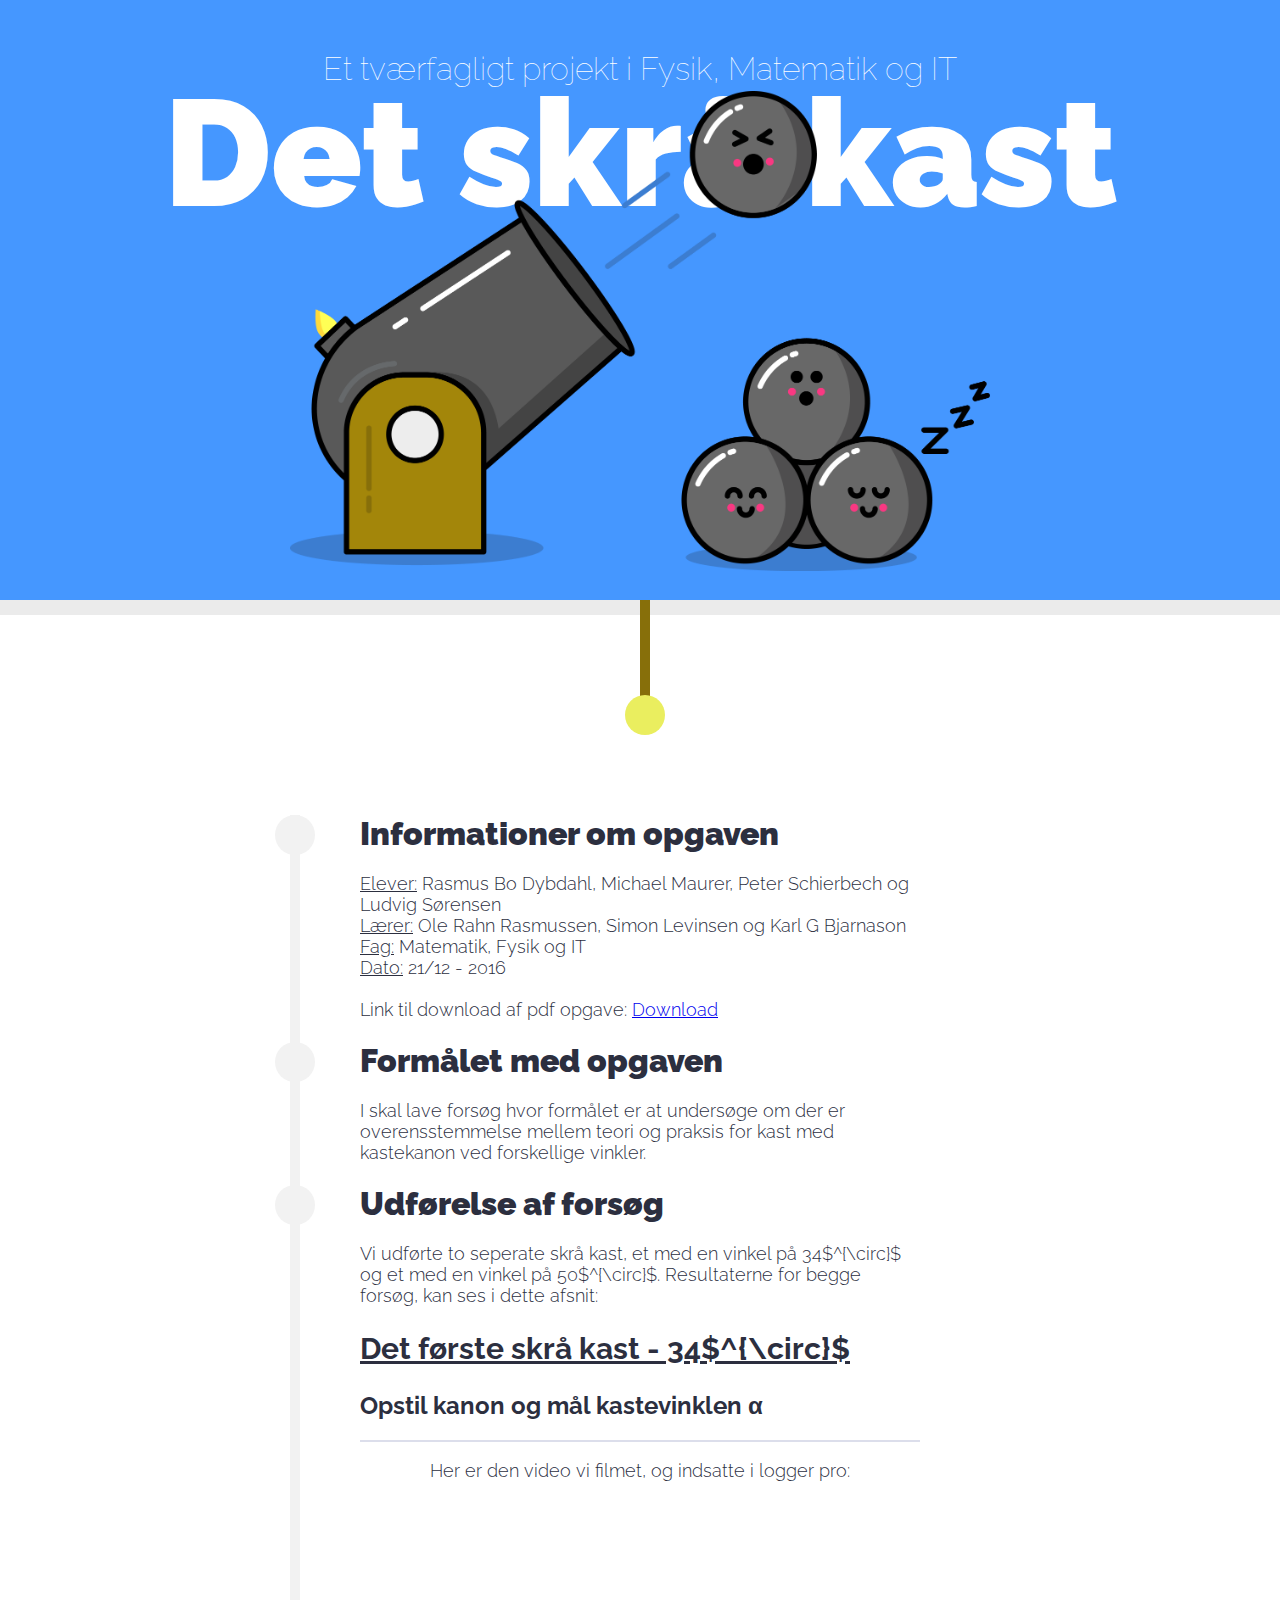
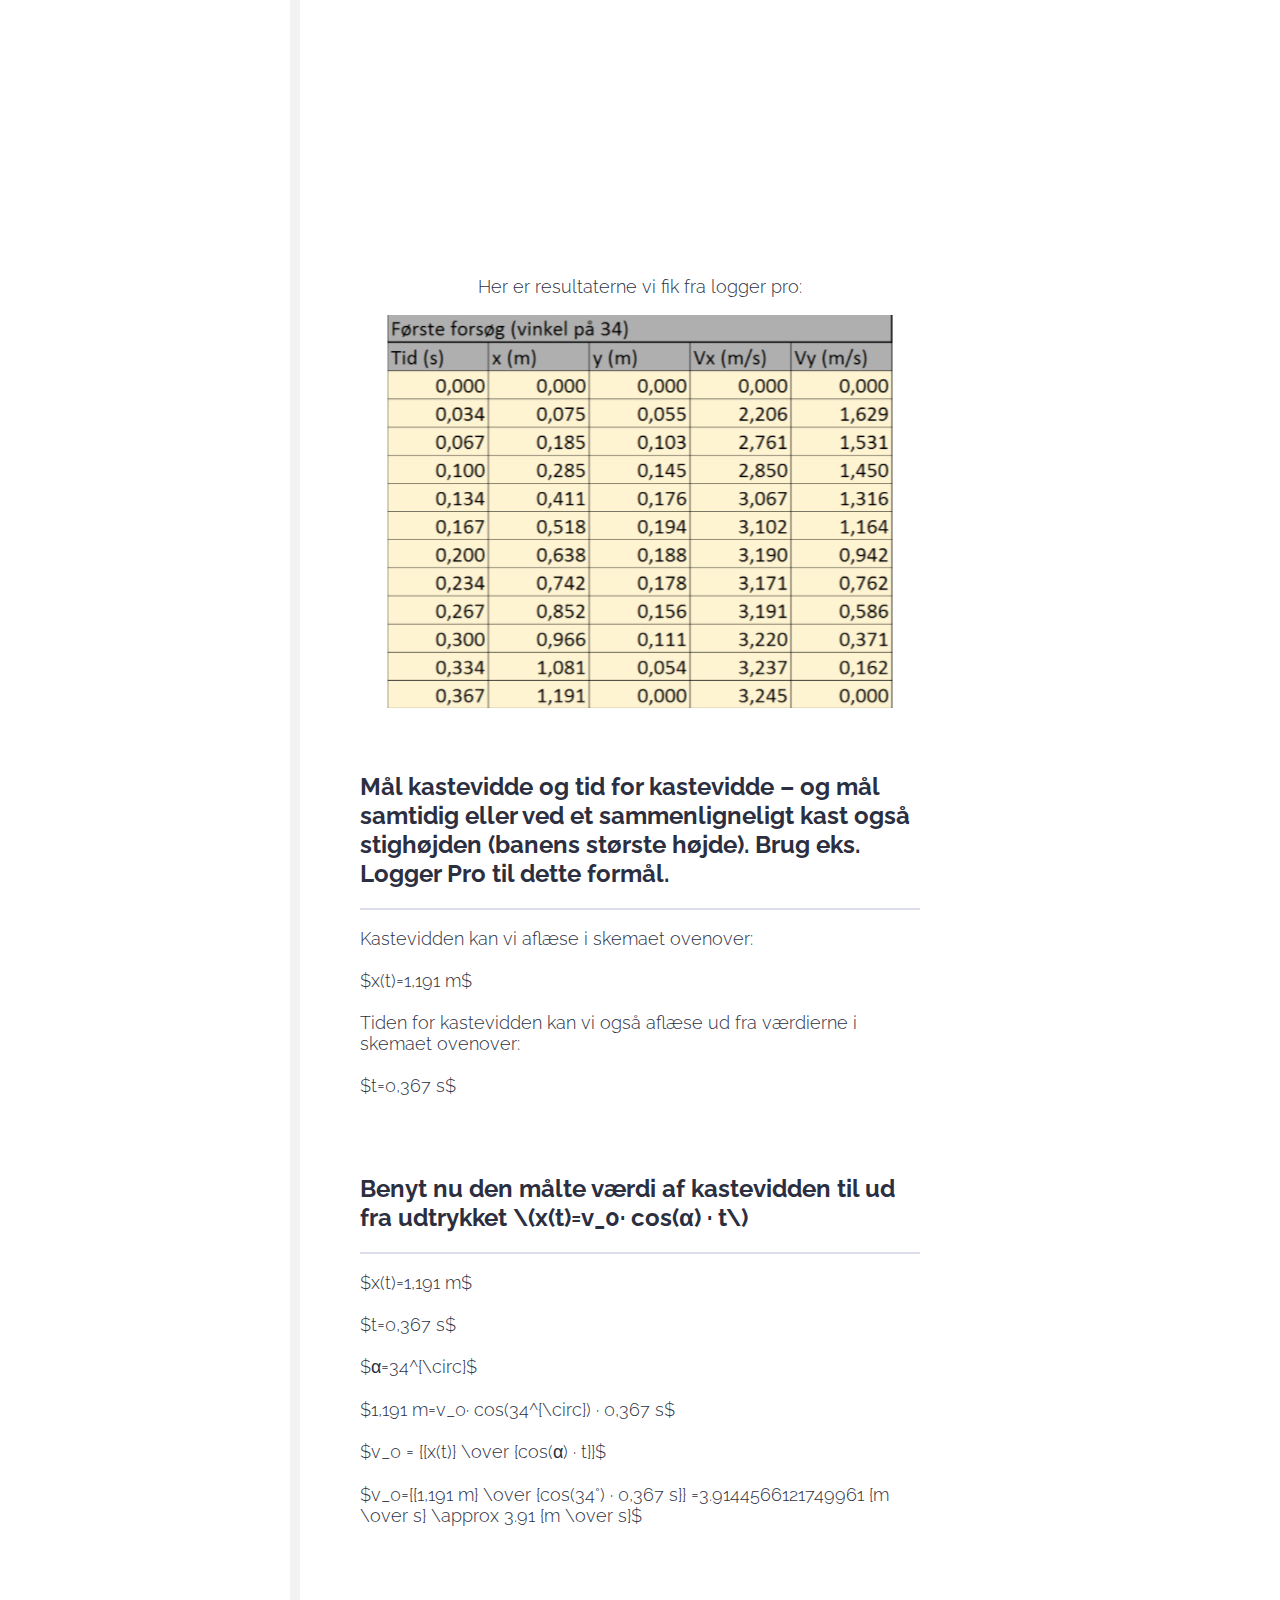
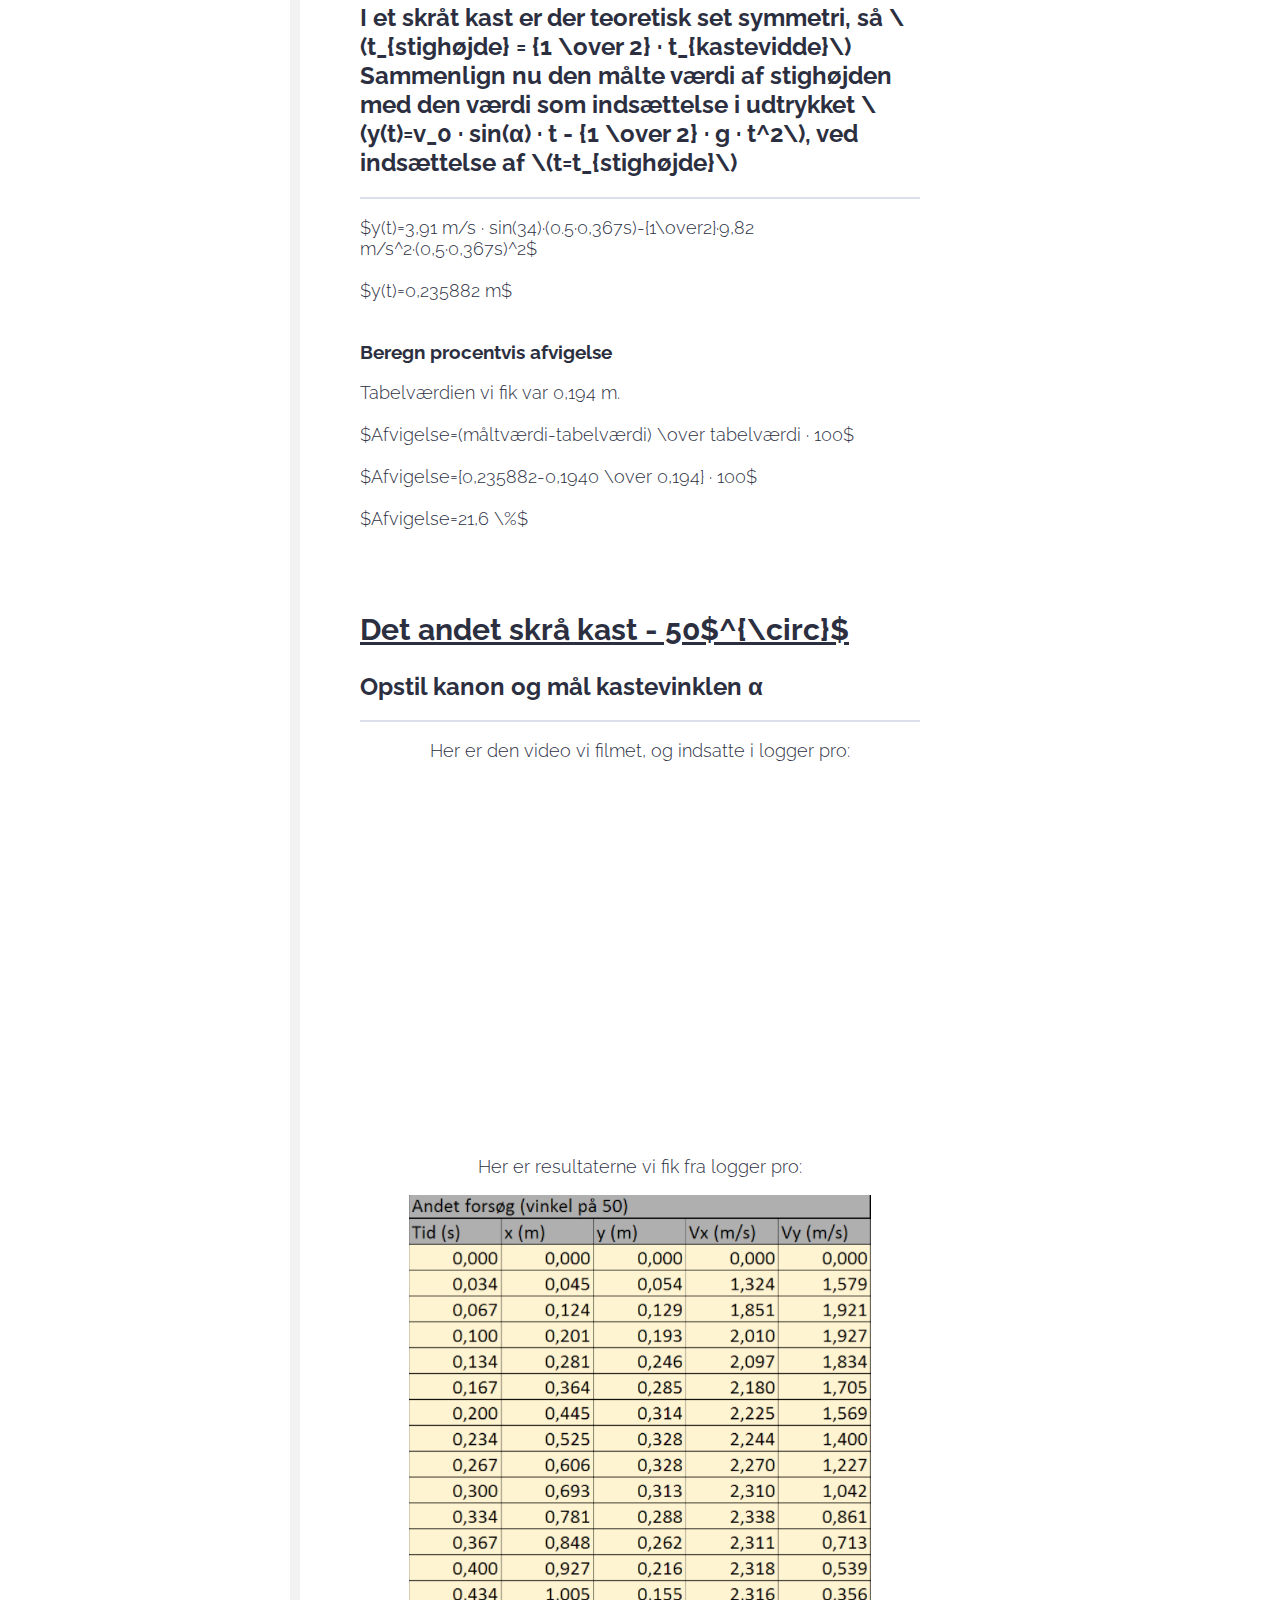
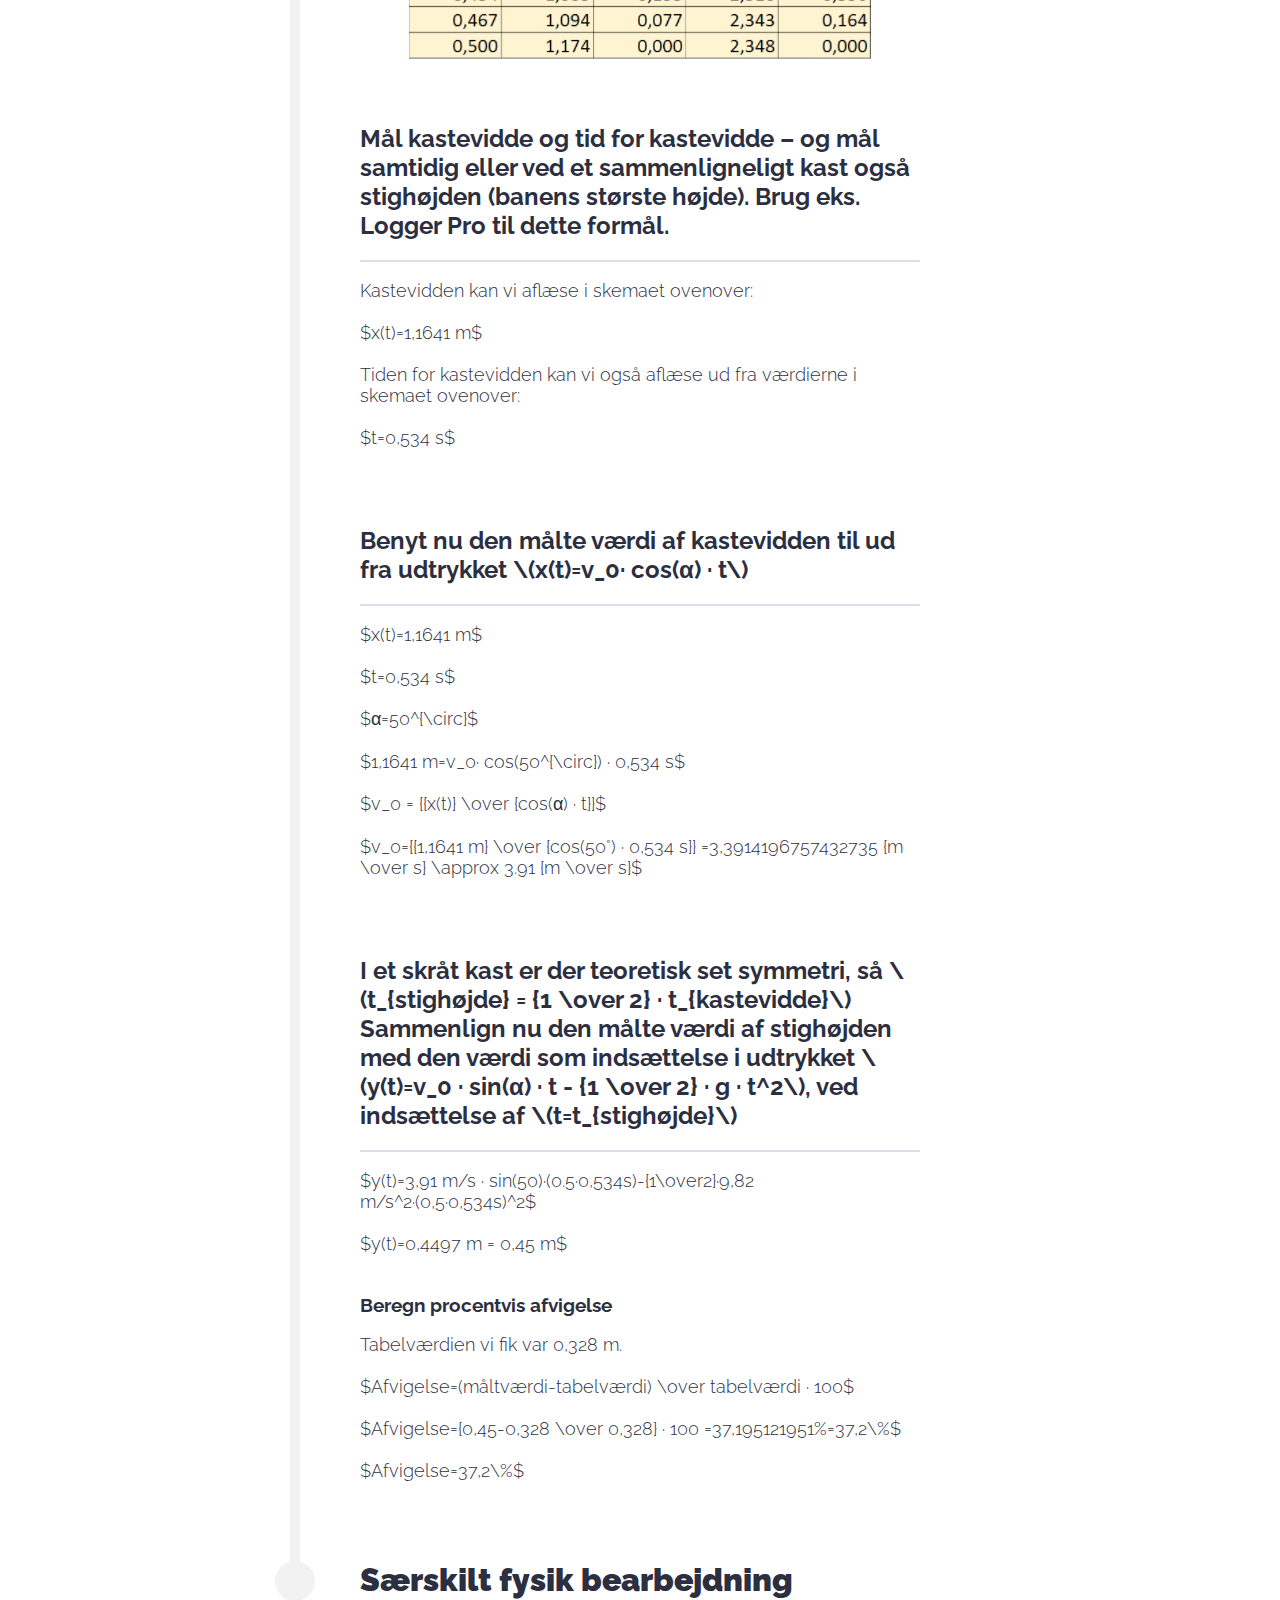
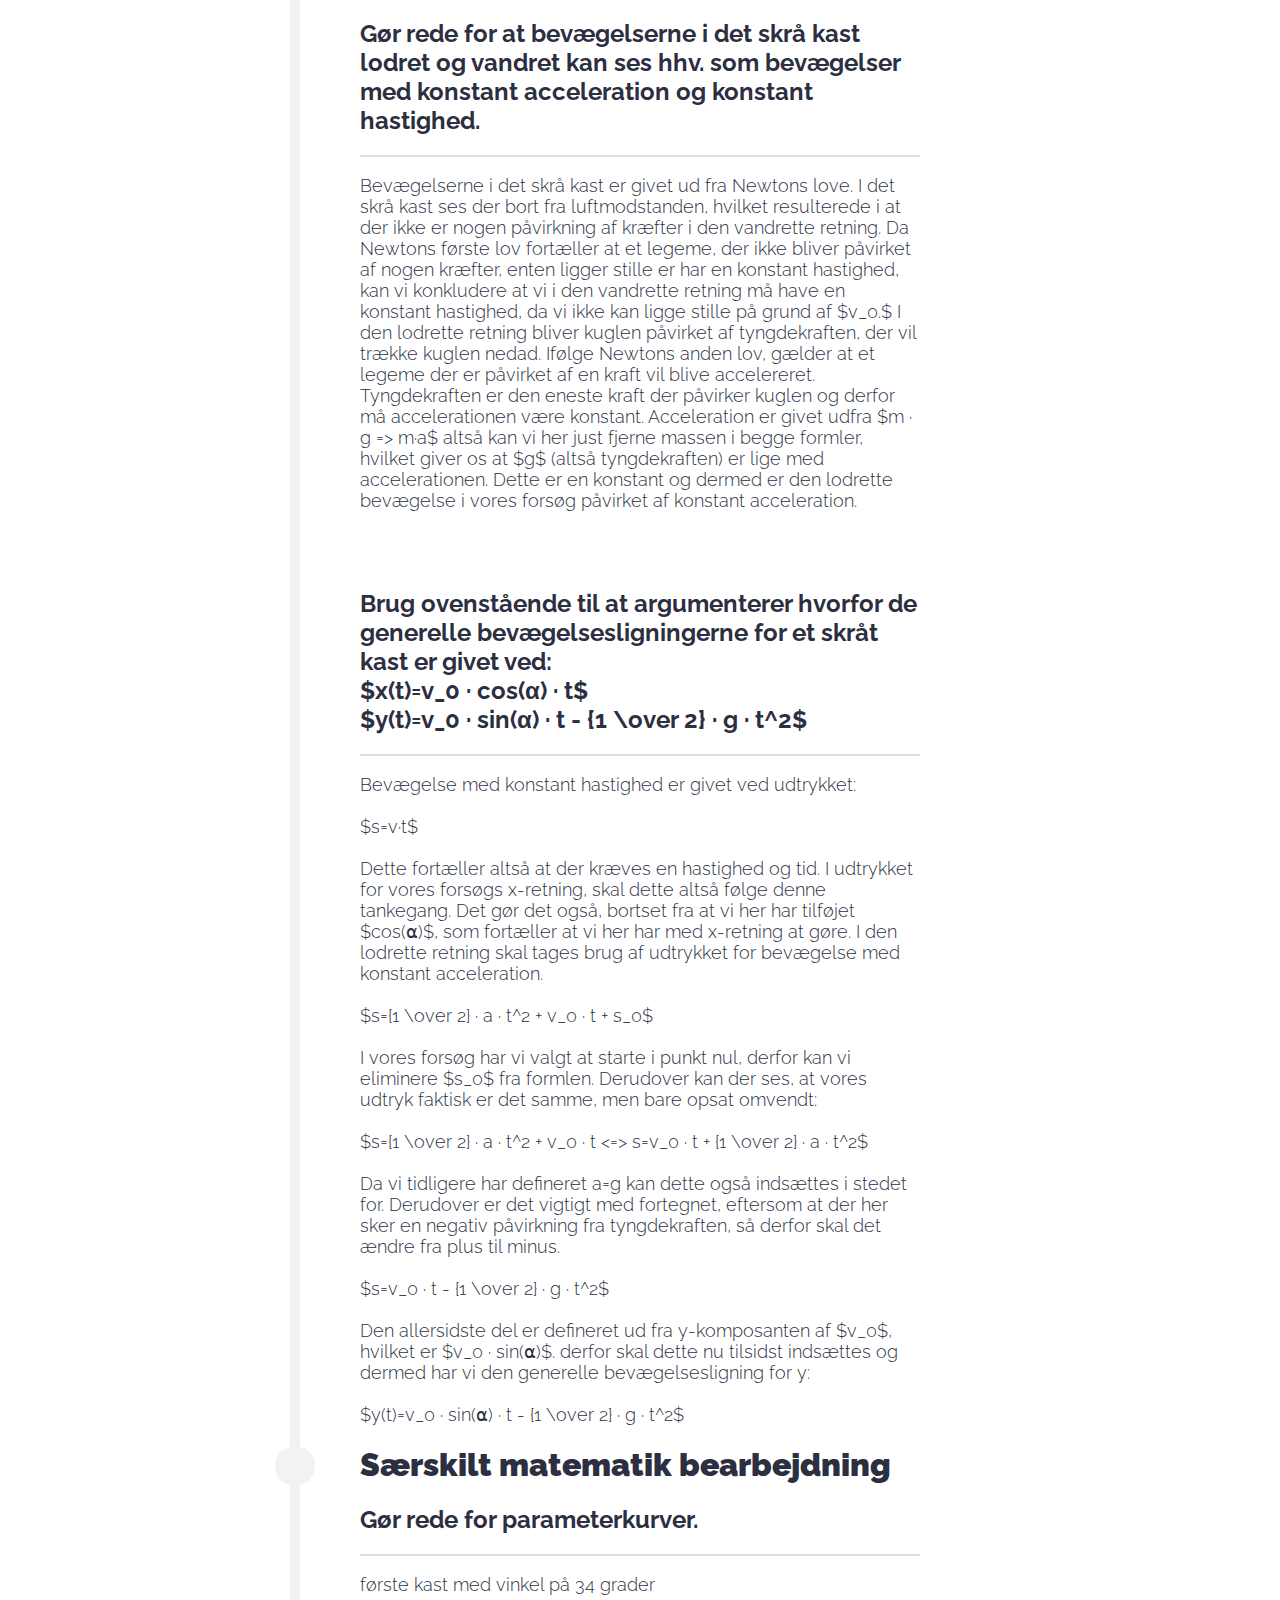
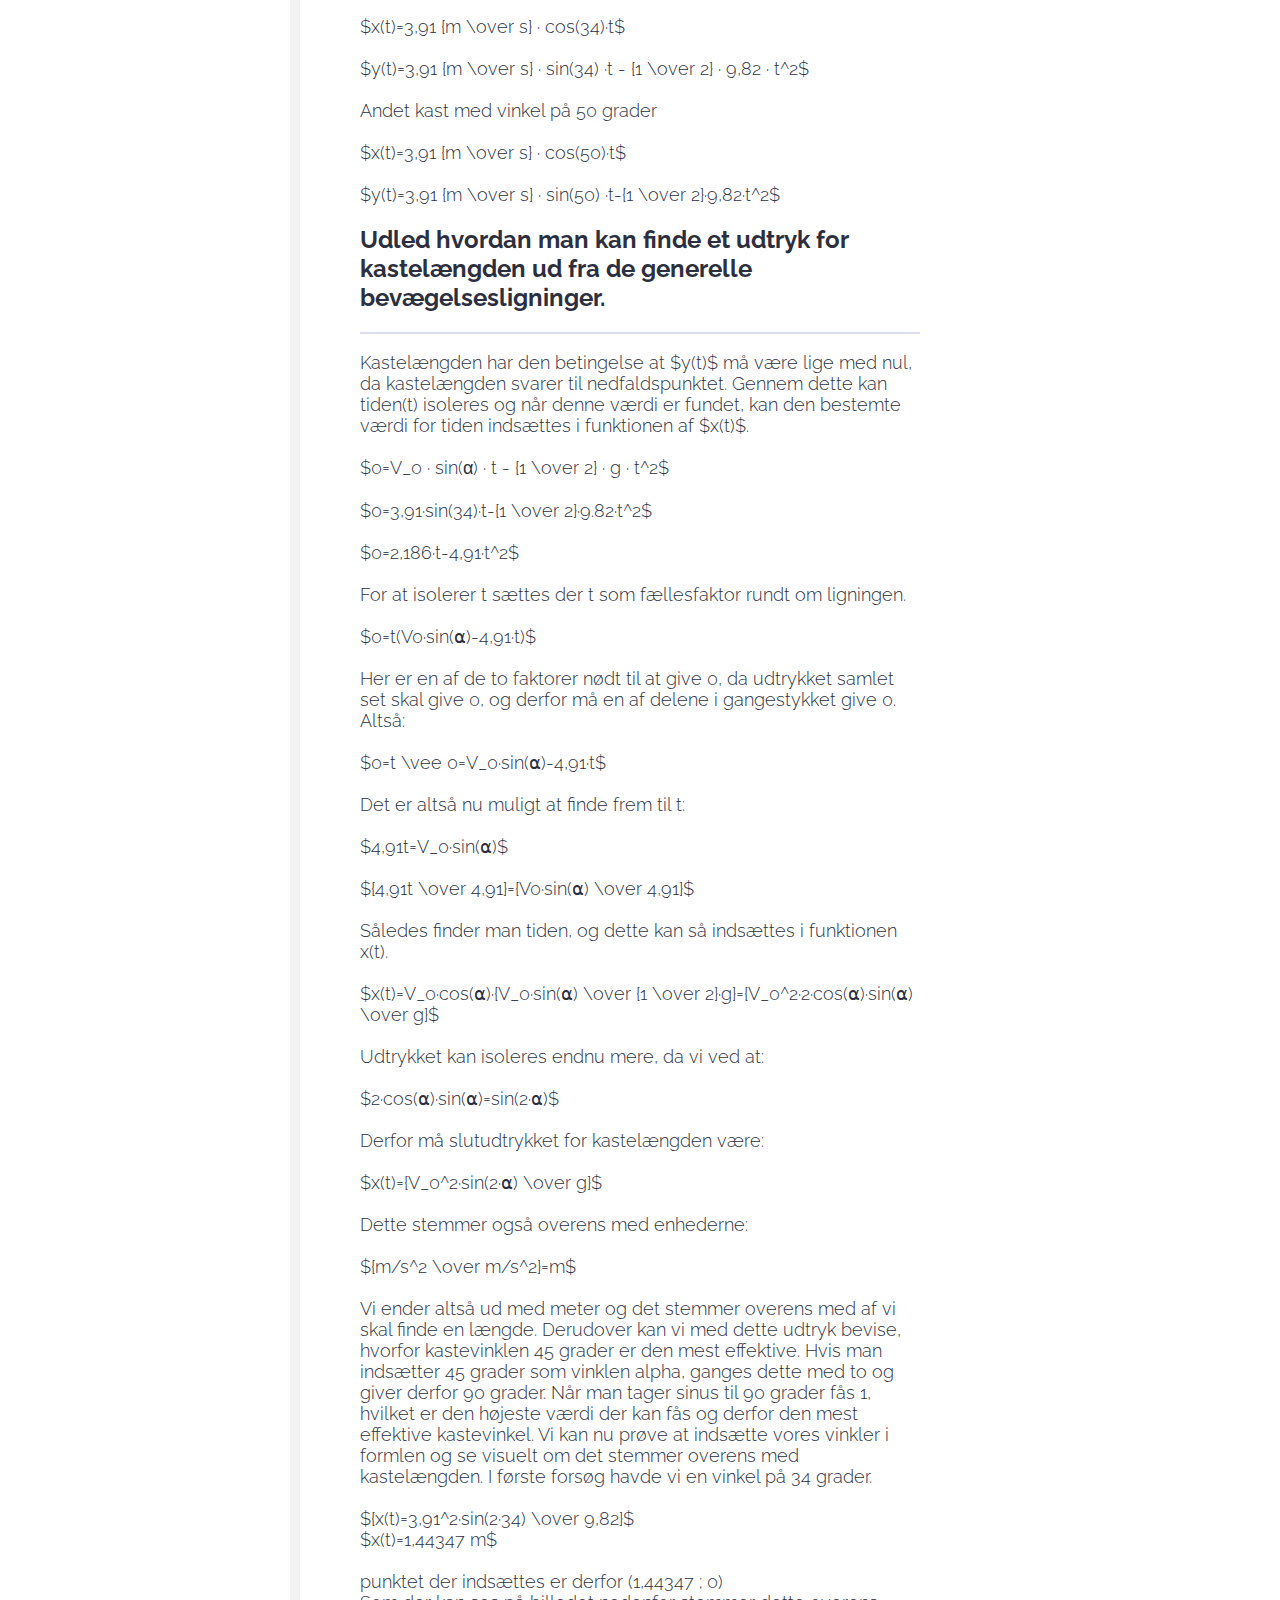
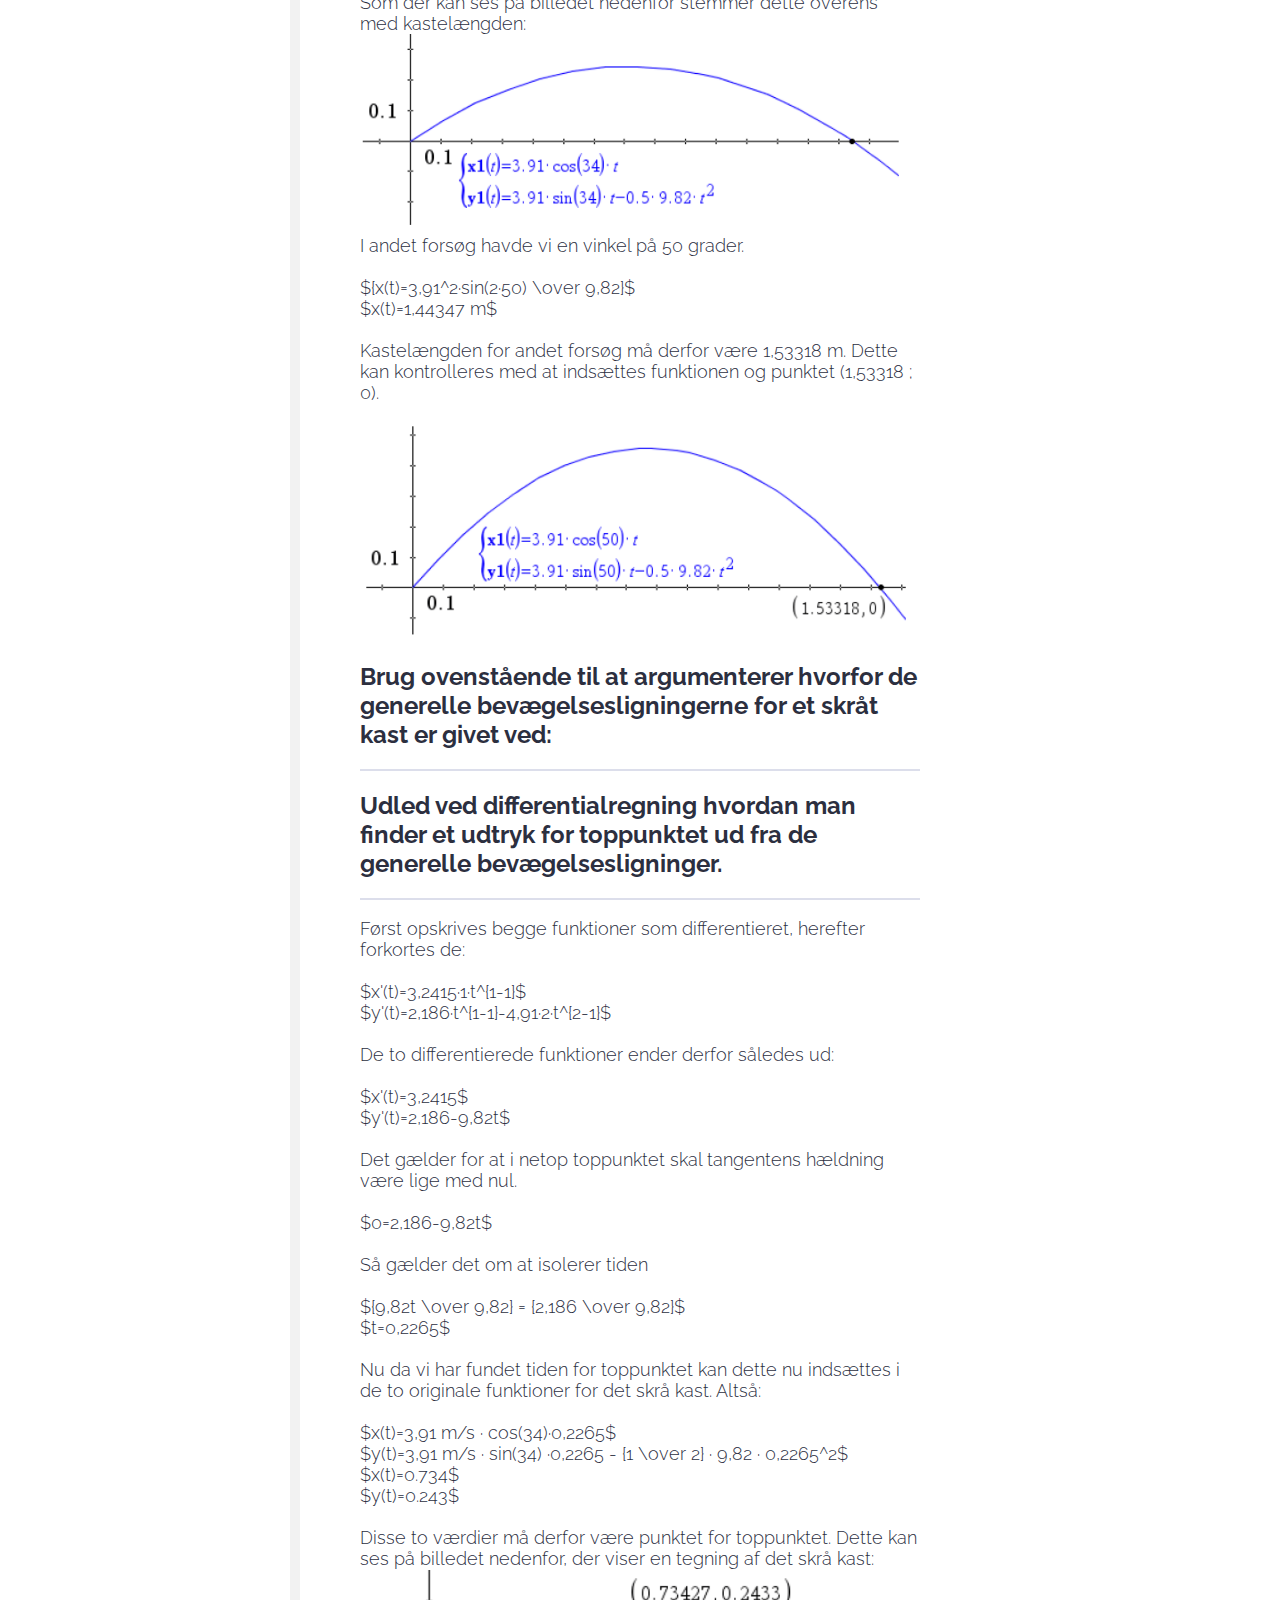
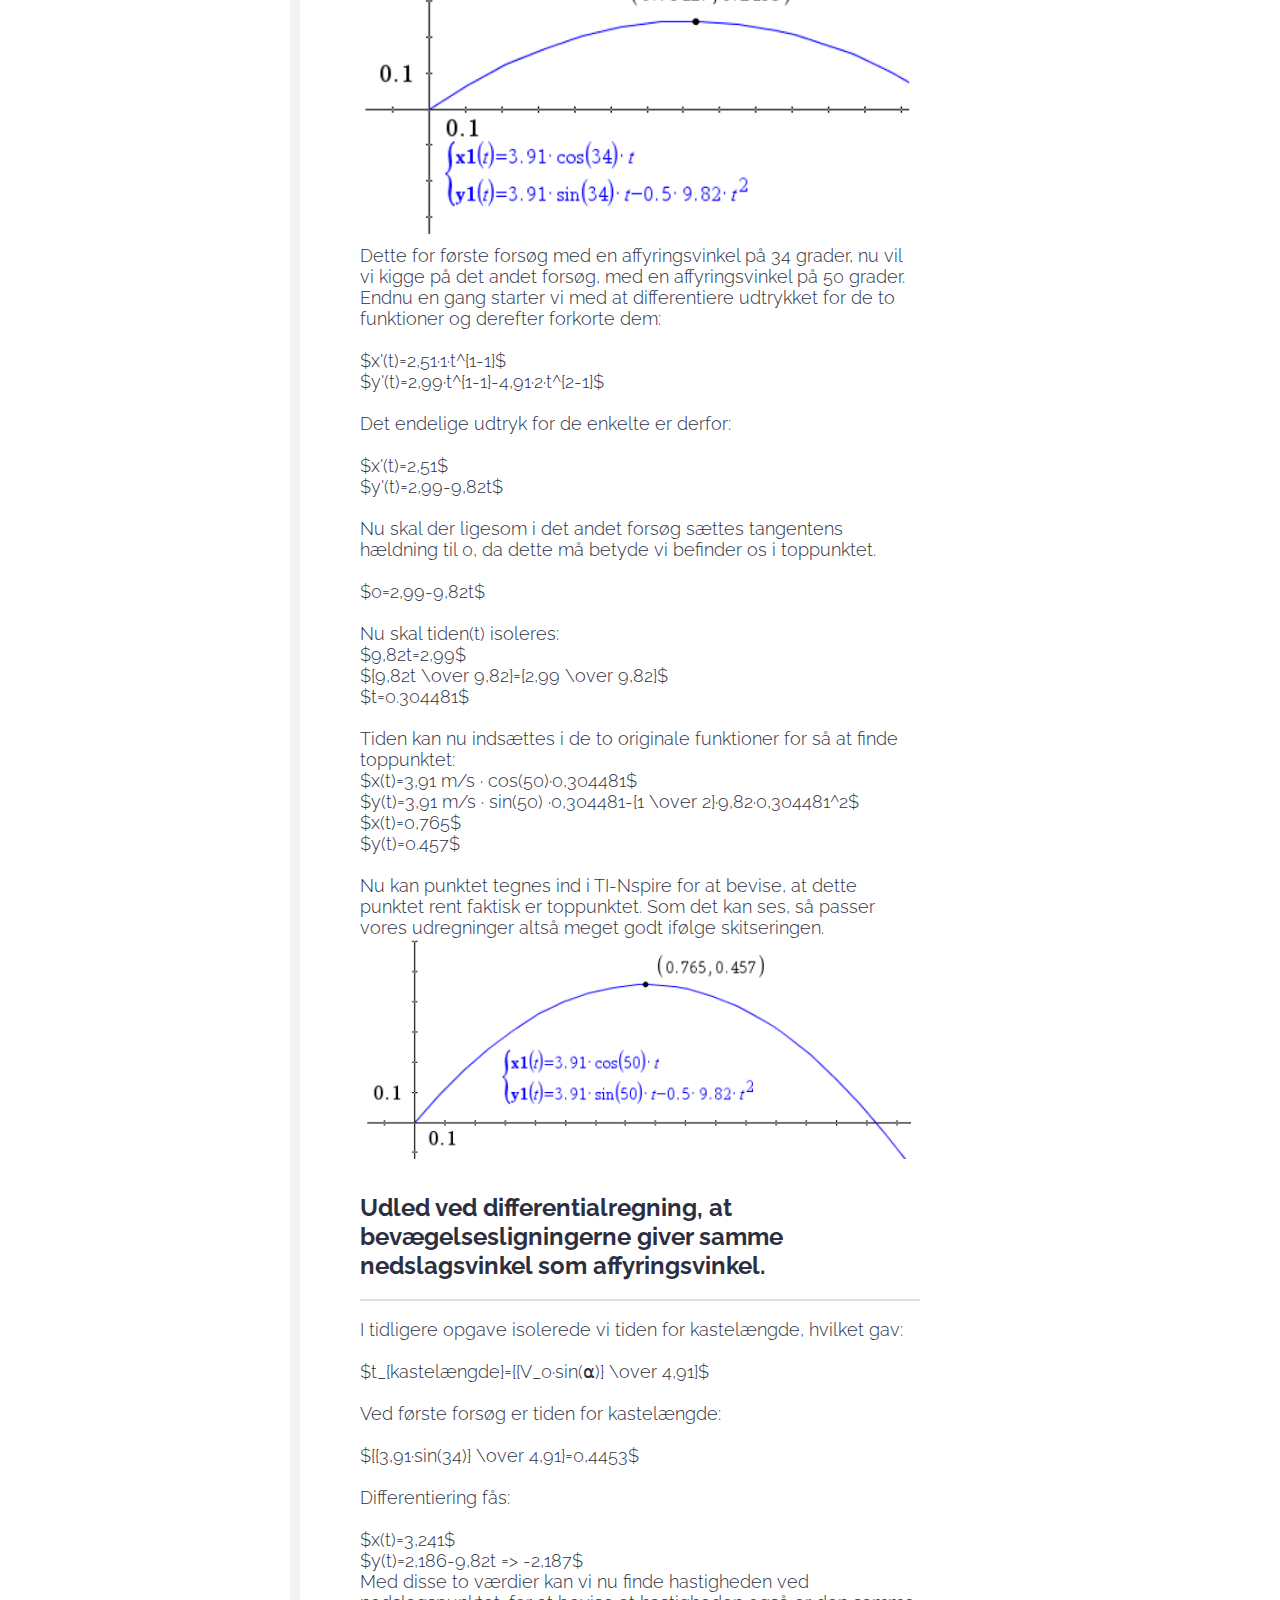
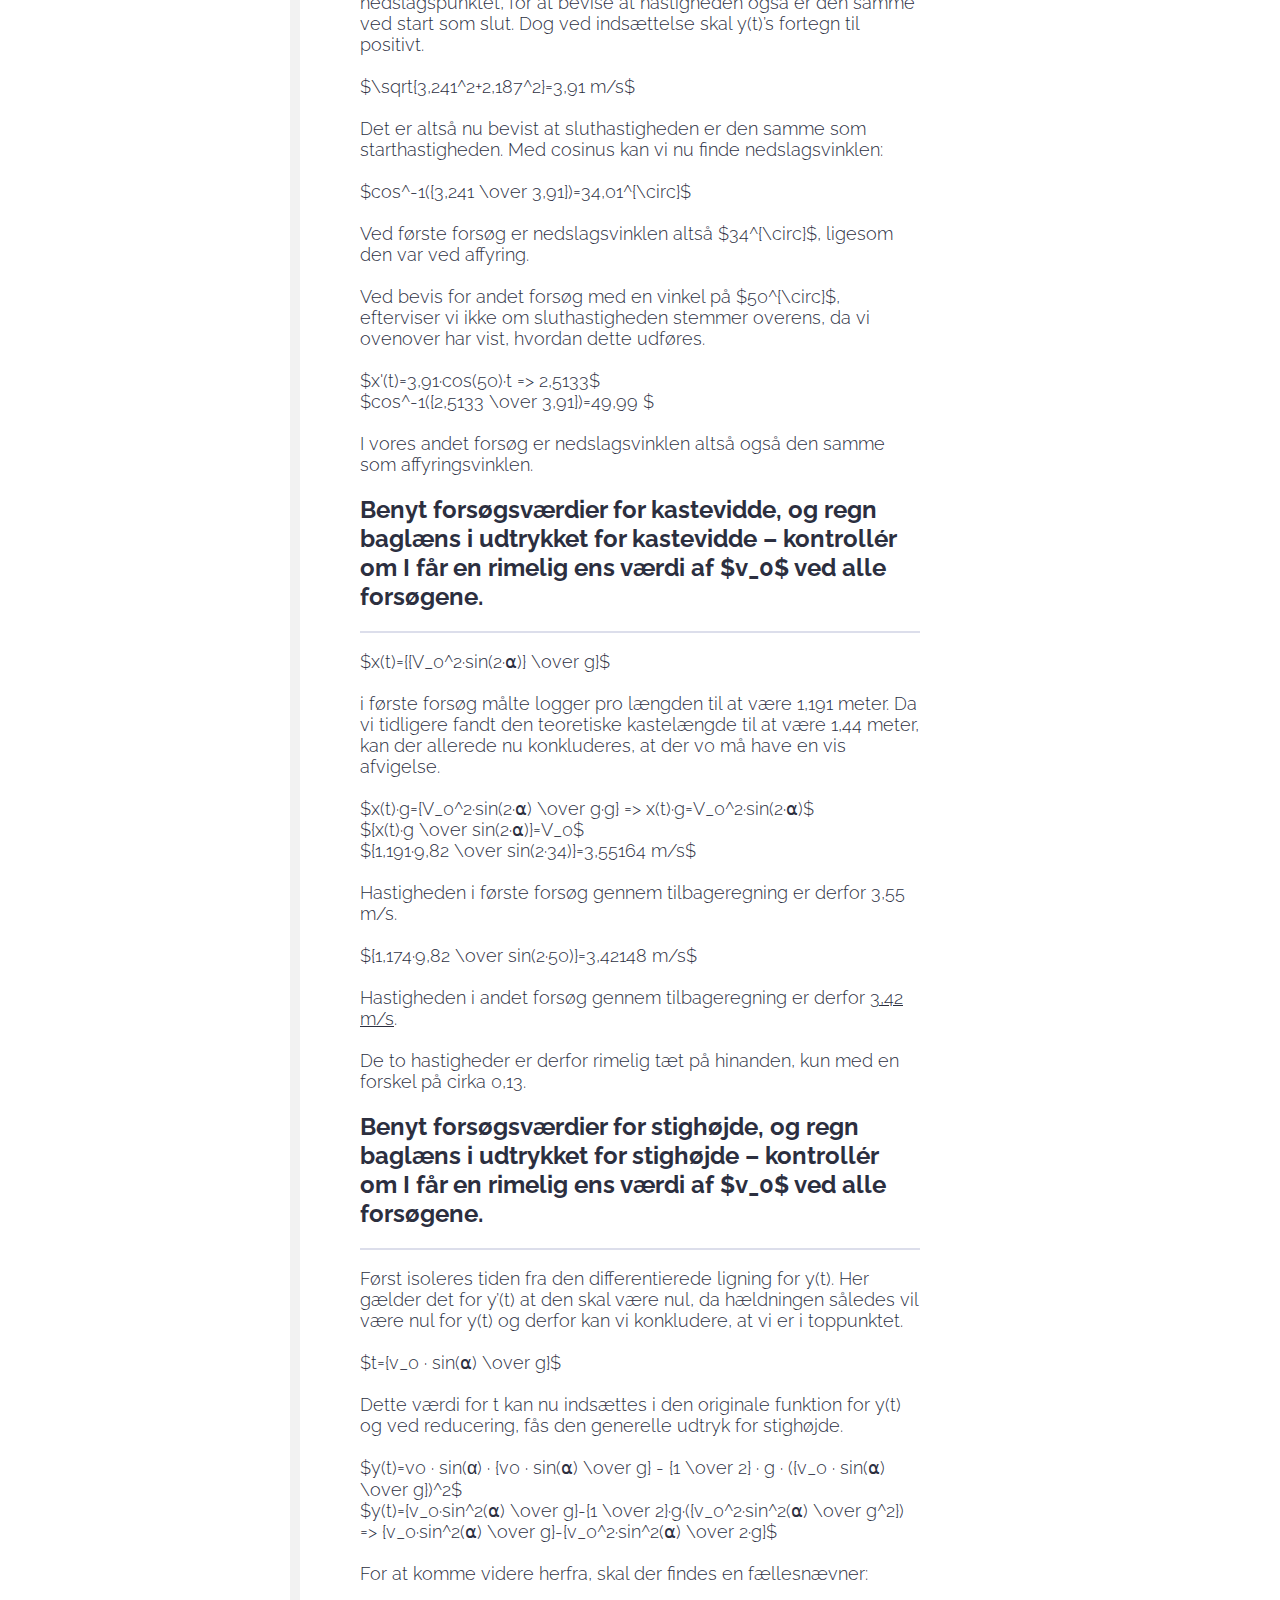
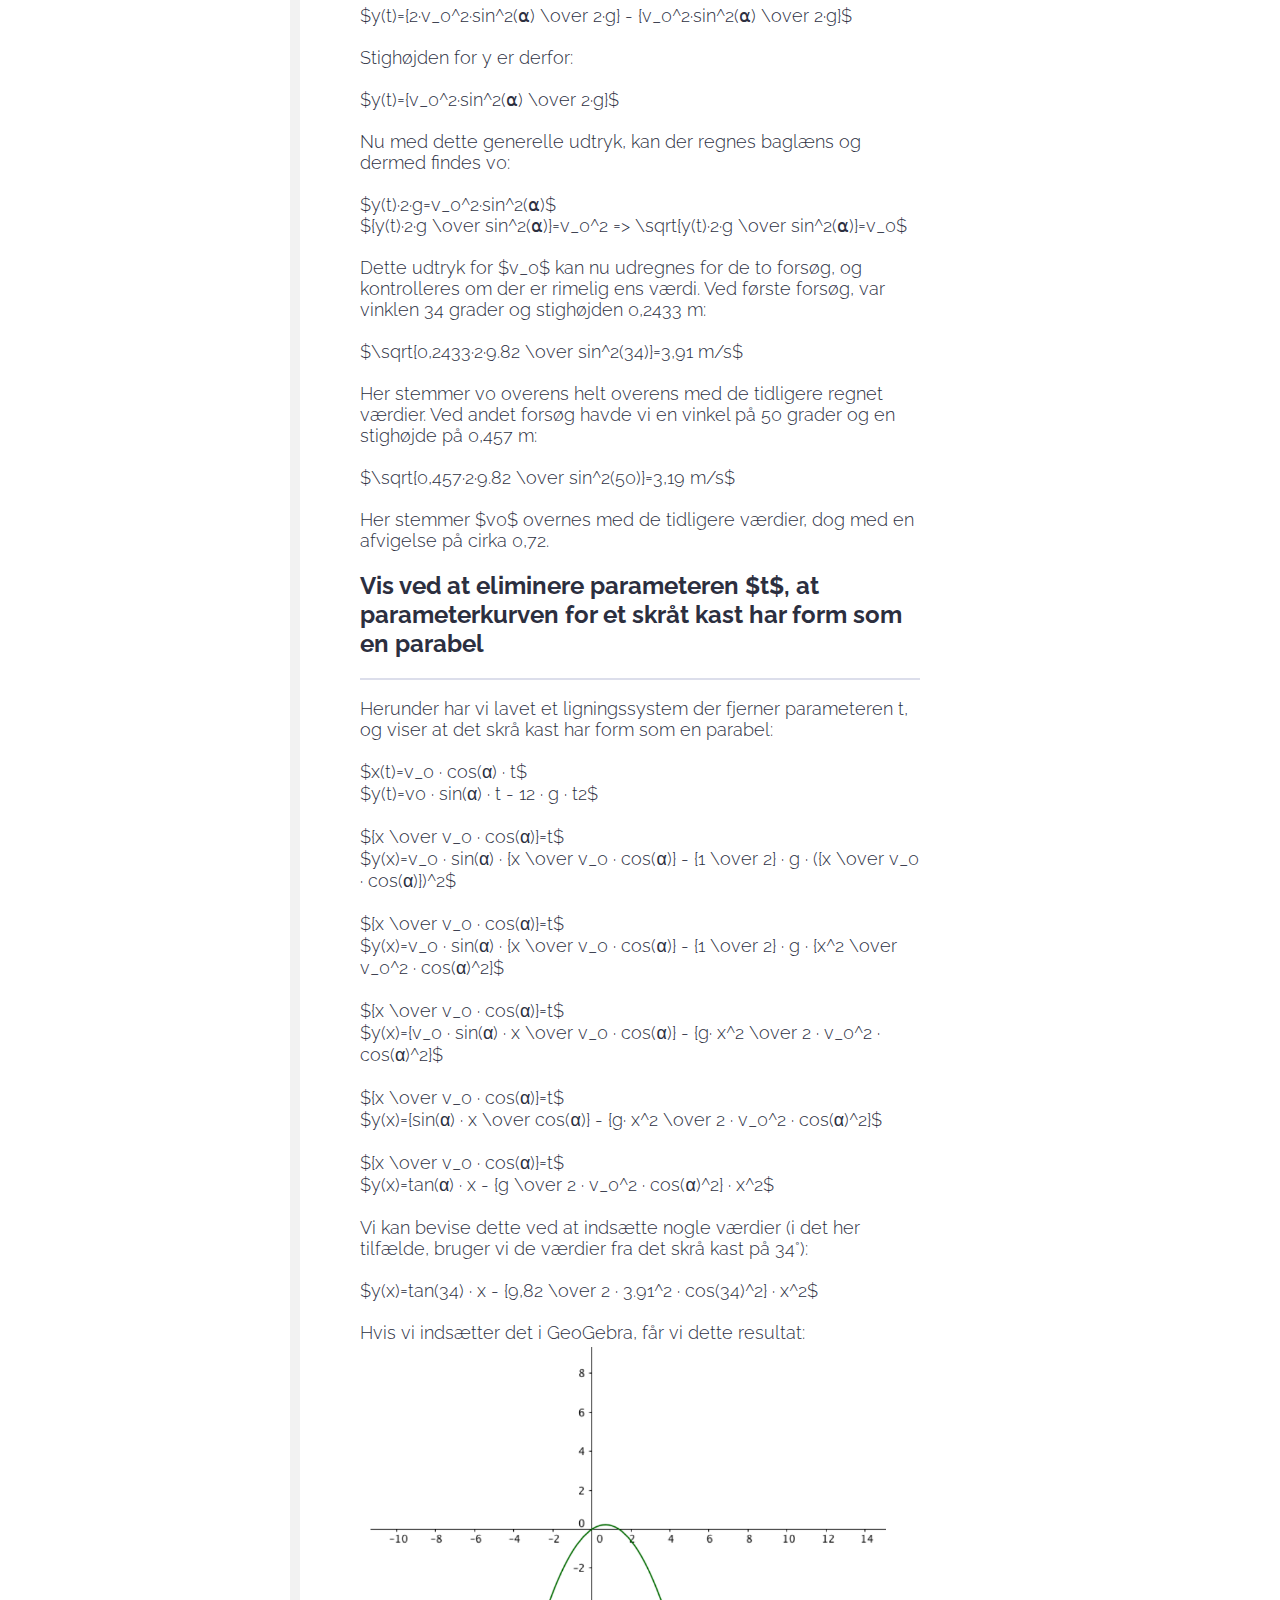
==== commit f6c39255: "small change" ====
--- a/index.html
+++ b/index.html
@@ -80,7 +80,7 @@
         <br>
 
         <p class="comment">Her er resultaterne vi fik fra logger pro:</p>
-        <img src="assets/images/content/skrå-kast-1-34grader.png" alt="Der burde være et billede her? 🤔" class="content-image">
+        <img src="assets/images/content/skraa-kast-1-34grader.png" alt="Der burde være et billede her? 🤔" class="content-image">
 
         <div class="header-space"></div>
 
@@ -155,7 +155,7 @@
         <br>
 
         <p class="comment">Her er resultaterne vi fik fra logger pro:</p>
-        <img src="assets/images/content/skrå-kast-2-50grader.png" alt="Der burde være et billede her? 🤔" class="content-image">
+        <img src="assets/images/content/skraa-kast-2-50grader.png" alt="Der burde være et billede her? 🤔" class="content-image">
 
         <div class="header-space"></div>
 
